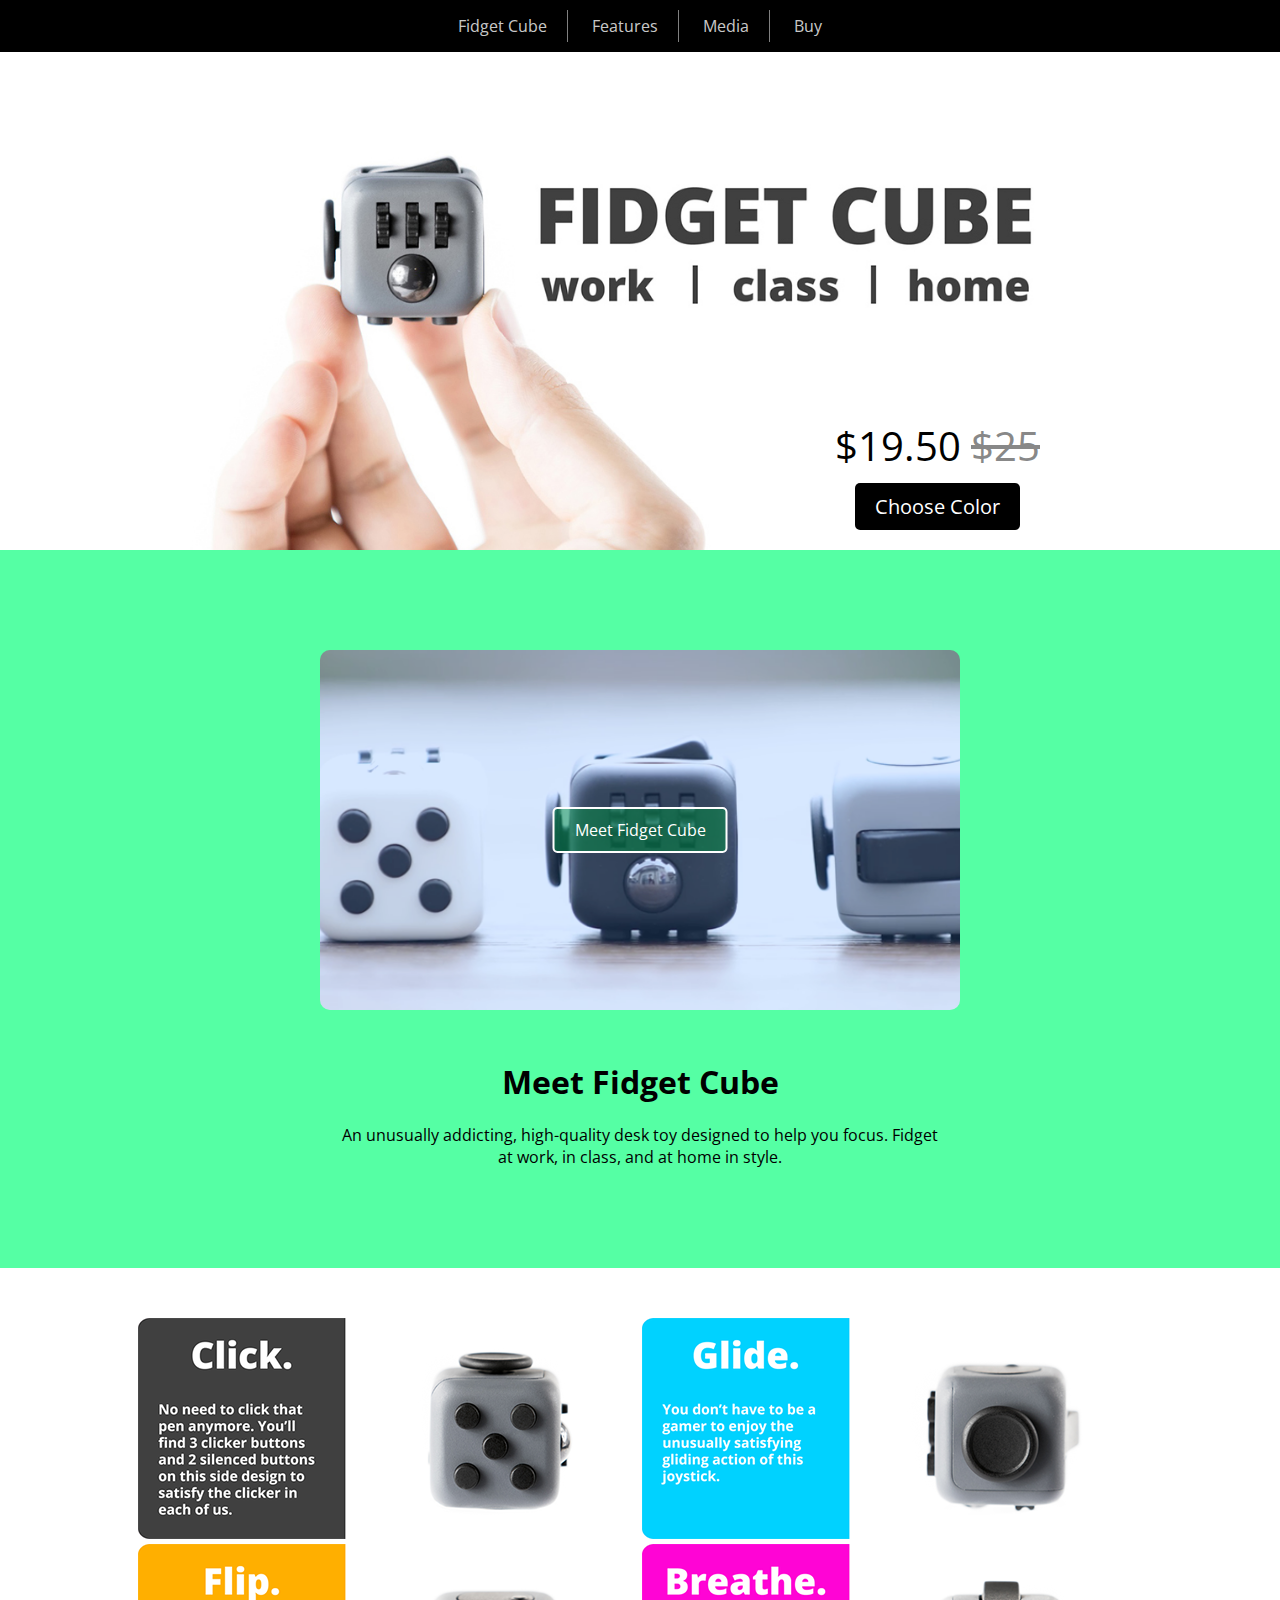
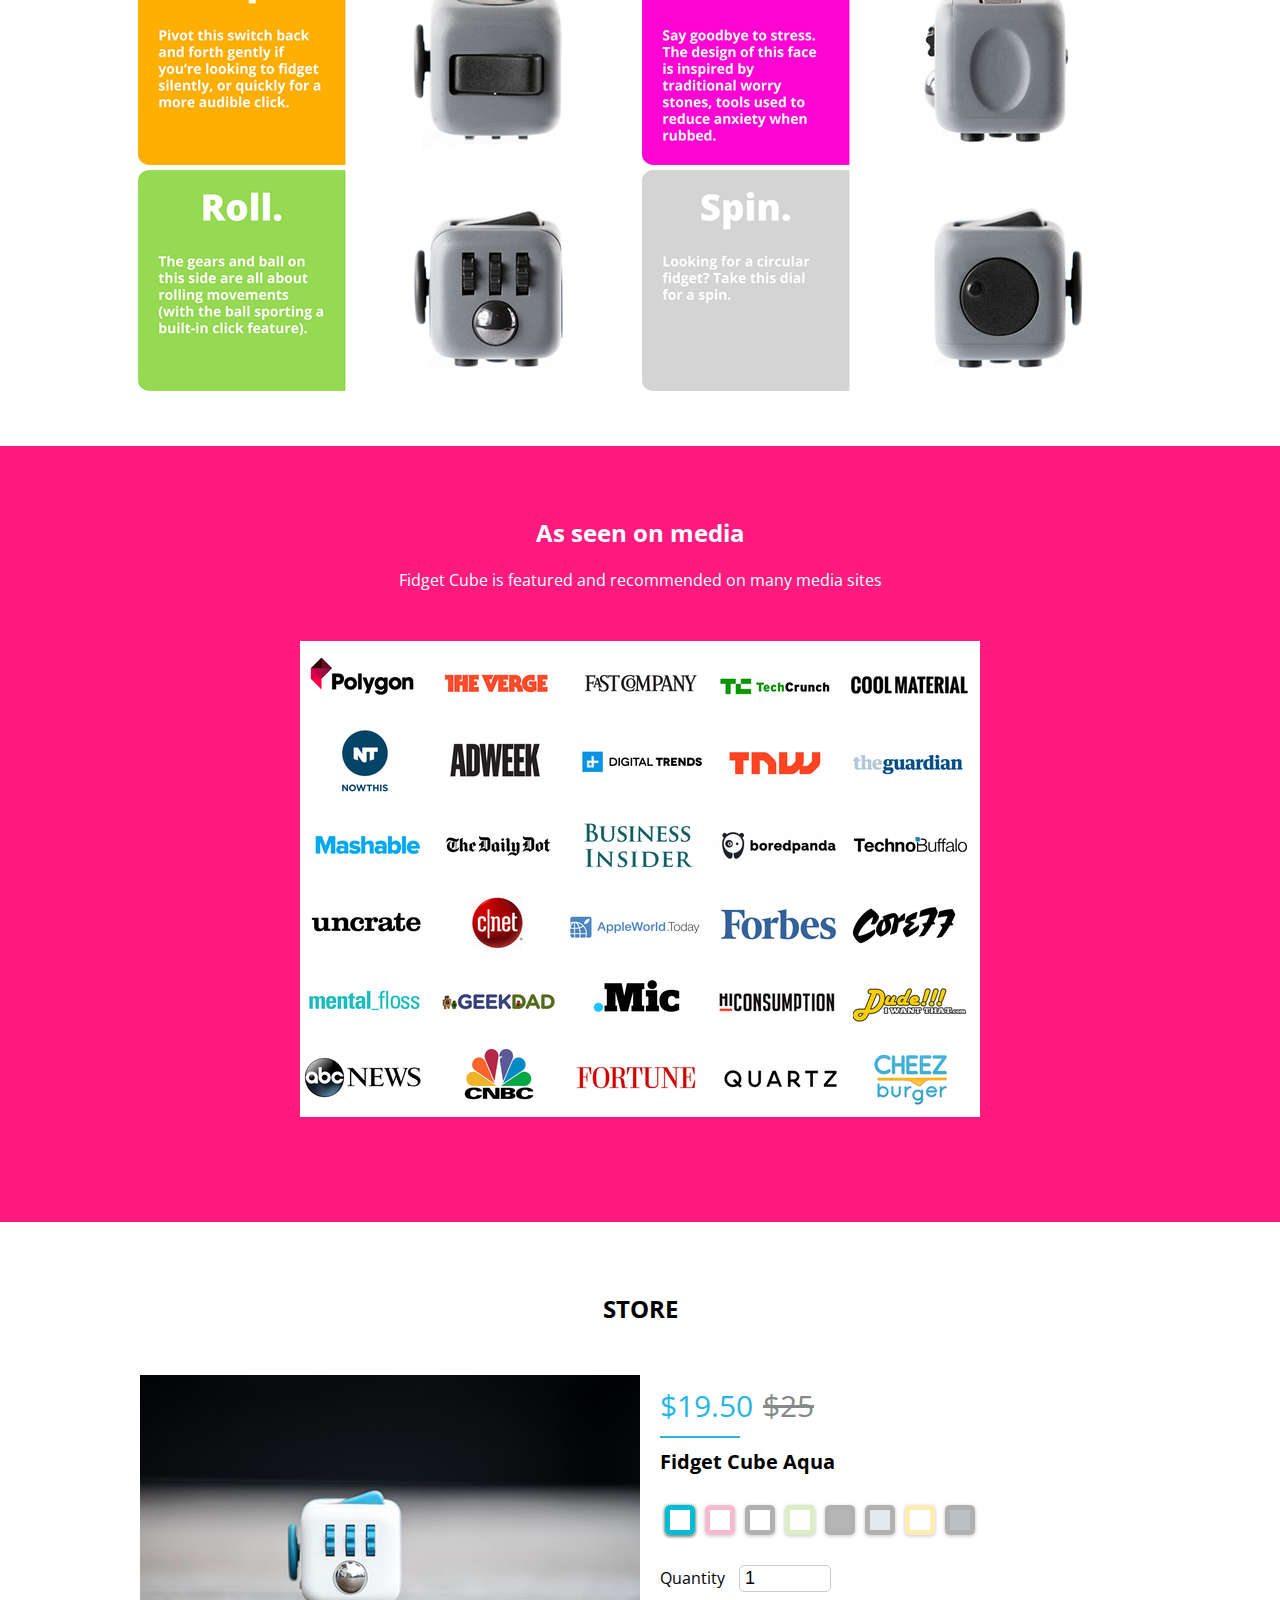
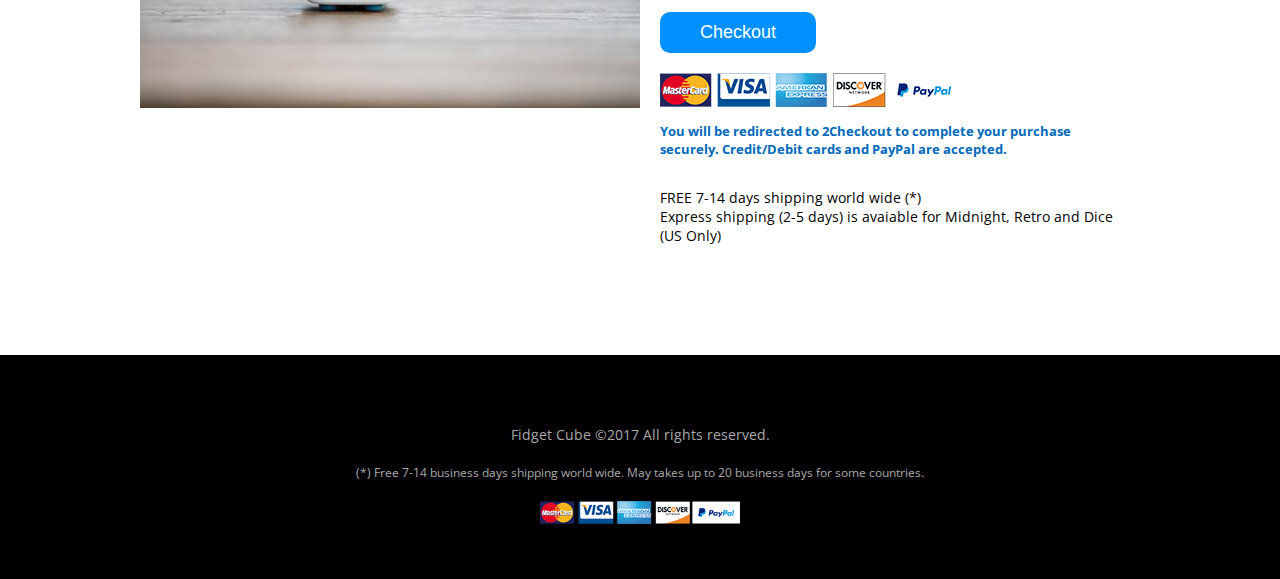
==== public/index.html @ 85c95180 "asd" ====
<!DOCTYPE html>
<html>
  <head>
    <meta charset="utf-8">
    <title>Original Fidget Cube - Anxiety Stress Relief for ADHD & Autism</title>
    <meta name="Description" content="Buy the original Fidget Cube at the best price. Fidget Cube is a vinyl desk toy that helps you relieve stress and anxiety. It is also a perfect toy for ADHD & Autism." />

    <meta name="viewport" content="width=device-width, initial-scale=0.7">
    <meta name="google-site-verification" content="Afb41M43IRXUX9mQFIsNdvB9WzcuAmVh0zgU4jRuT7Y" />
    <meta property="og:image" content="https://fidgetcube.us/product/0.jpg" />

    <!-- Facebook Pixel Code -->
    <script>
    !function(f,b,e,v,n,t,s){if(f.fbq)return;n=f.fbq=function(){n.callMethod?
    n.callMethod.apply(n,arguments):n.queue.push(arguments)};if(!f._fbq)f._fbq=n;
    n.push=n;n.loaded=!0;n.version='2.0';n.queue=[];t=b.createElement(e);t.async=!0;
    t.src=v;s=b.getElementsByTagName(e)[0];s.parentNode.insertBefore(t,s)}(window,
    document,'script','https://connect.facebook.net/en_US/fbevents.js');
    fbq('init', '760691287369155');
    fbq('track', 'PageView');
    </script>

    <link href="https://fonts.googleapis.com/css?family=Open+Sans" rel="stylesheet">
    <link rel="stylesheet" href="style.css">

  </head>
  <body>

    <div class="header">
      <ul>
        <li class="nav-0">Fidget Cube</li>
        <li class="nav-1">Features</li>
        <li class="nav-2">Media</li>
        <li class="nav-3">Buy</li>
      </ul>
    </div>

    <div class="intro">

      <img src="landscape.jpg" class="cover" alt="" />
      <div class="action">
        <div class="price">
          <span class="sale">$19.50</span><span class="old-price">$25</span>
        </div>
        <div class="action-button">
          Choose Color
        </div>
      </div>
    </div>

    <div class="video">
      <div class="video-frame">
        <div class="video-action">
          Meet Fidget Cube
        </div>
      </div>
      <div class="description">
        <h1>Meet Fidget Cube</h1>
        <p>
          An unusually addicting, high-quality desk toy designed to help you focus. Fidget at work, in class, and at home in style.
        </p>
      </div>
    </div>

    <div class="features">
      <img src="f0.png" alt="" />
      <img src="f1.png" alt="" />
      <img src="f2.png" alt="" />
      <img src="f3.png" alt="" />
      <img src="f4.png" alt="" />
      <img src="f5.png" alt="" />
    </div>

    <div class="media">
      <h2>As seen on media</h2>
      <p>
        Fidget Cube is featured and recommended on many media sites
      </p>
      <img src="2.png" alt="" />
    </div>

    <div class="shop">
      <h2>STORE</h2>

      <div class="container">

        <img class="preview" src="product/0.jpg" />
        <div class="options">
          <div class="price">
            <span class="sale">$19.50</span><span class="old-price">$25</span>
          </div>
          <div class="hr"></div>
          <div class="title">
            Fidget Cube Aqua
          </div>
          <div class="color">
            <span class="color-0 active"></span>
            <span class="color-1"></span>
            <span class="color-2"></span>
            <span class="color-3"></span>
            <span class="color-4"></span>
            <span class="color-5"></span>
            <span class="color-6"></span>
            <span class="color-7"></span>
          </div>

          Quantity <input type="text" class="quantity" value="1">

          <div class="forms">

            <div class="form form-0 active" pname="Fidget Cube Aqua">
              <!-- <form action="https://www.paypal.com/cgi-bin/webscr" method="post" target="_top">
              <input type="hidden" name="cmd" value="_s-xclick">
              <input type="hidden" name="hosted_button_id" value="QT84RC4YSRZUL">
              <input type="image" src="https://www.paypalobjects.com/en_US/i/btn/btn_buynowCC_LG.gif" border="0" name="submit" alt="PayPal - The safer, easier way to pay online!">
              <img alt="" border="0" src="https://www.paypalobjects.com/en_US/i/scr/pixel.gif" width="1" height="1">
              </form> -->
              <form action='https://www.2checkout.com/checkout/purchase' method='post'>
                <input type='hidden' name='sid' value='203173751' />
                <input type='hidden' name='mode' value='2CO' />
                <input type='hidden' name='li_0_type' value='product' />
                <input type='hidden' name='li_0_name' value='Fidget Cube Aqua' />
                <input type='hidden' name='li_0_quantity' value='1' />
                <input type='hidden' name='li_0_price' value='19.50' />
                <input type='hidden' name='li_0_tangible' value='Y' />
                <input name='submit' type='submit' class="checkout" value='Checkout' />
              </form>
            </div>

            <div class="form form-1" pname="Fidget Cube Berry">
              <!-- <form action="https://www.paypal.com/cgi-bin/webscr" method="post" target="_top">
              <input type="hidden" name="cmd" value="_s-xclick">
              <input type="hidden" name="hosted_button_id" value="CSGYDRMC3K7RS">
              <input type="image" src="https://www.paypalobjects.com/en_US/i/btn/btn_buynowCC_LG.gif" border="0" name="submit" alt="PayPal - The safer, easier way to pay online!">
              <img alt="" border="0" src="https://www.paypalobjects.com/en_US/i/scr/pixel.gif" width="1" height="1">
              </form> -->
              <form action='https://www.2checkout.com/checkout/purchase' method='post'>
                <input type='hidden' name='sid' value='203173751' />
                <input type='hidden' name='mode' value='2CO' />
                <input type='hidden' name='li_0_type' value='product' />
                <input type='hidden' name='li_0_name' value='Fidget Cube Berry' />
                <input type='hidden' name='li_0_quantity' value='1' />
                <input type='hidden' name='li_0_price' value='19.50' />
                <input type='hidden' name='li_0_tangible' value='Y' />
                <input name='submit' type='submit' class="checkout" value='Checkout' />
              </form>
            </div>

            <div class="form form-2" pname="Fidget Cube Dice">
              <!-- <form action="https://www.paypal.com/cgi-bin/webscr" method="post" target="_top">
              <input type="hidden" name="cmd" value="_s-xclick">
              <input type="hidden" name="hosted_button_id" value="JKGLJZV87U3JA">
              <table>
              <tr><td><input type="hidden" name="on0" value="Select with shipping options">Select with shipping options</td></tr><tr><td><select name="os0">
              	<option value="Standard Free Shipping">Standard Free Shipping $22.00 USD</option>
              	<option value="USPS Priority Mail - (2 to 5 business days)">USPS Priority Mail - (2 to 5 business days) $40.00 USD</option>
              	<option value="USPS Priority Mail Express - (1 to 2 business days)">USPS Priority Mail Express - (1 to 2 business days) $90.00 USD</option>
              </select> </td></tr>
              </table>
              <input type="hidden" name="currency_code" value="USD">
              <input type="image" src="https://www.paypalobjects.com/en_US/i/btn/btn_buynowCC_LG.gif" border="0" name="submit" alt="PayPal - The safer, easier way to pay online!">
              <img alt="" border="0" src="https://www.paypalobjects.com/en_US/i/scr/pixel.gif" width="1" height="1">
              </form> -->
              <select class="shipping">
                <option value="0">Standard Free Shipping</option>
                <option value="1">USPS Priority Mail - (2 to 5 business days) $14.00 USD</option>
                <option value="2">USPS Priority Mail Express - (1 to 2 business days) $64.00 USD</option>
              </select>
              <form action='https://www.2checkout.com/checkout/purchase' method='post'>
                <input type='hidden' name='sid' value='203173751' />
                <input type='hidden' name='mode' value='2CO' />
                <input type='hidden' name='li_0_type' value='product' />
                <input type='hidden' name='li_0_name' value='Fidget Cube Dice' />
                <input type='hidden' name='li_0_quantity' value='1' />
                <input type='hidden' name='li_0_price' value='19.50' />
                <input type='hidden' name='li_0_tangible' value='Y' />
                <input type='hidden' name='li_1_type' value='shipping' />
                <input type='hidden' name='li_1_name' value='Standard Free Shipping' />
                <input type='hidden' name='li_1_price' value='0.00' />
                <input name='submit' type='submit' class="checkout" value='Checkout' />
              </form>
            </div>

            <div class="form form-3" pname="Fidget Cube Fresh">
              <!-- <form action="https://www.paypal.com/cgi-bin/webscr" method="post" target="_top">
              <input type="hidden" name="cmd" value="_s-xclick">
              <input type="hidden" name="hosted_button_id" value="8QBXRQGGSNPU4">
              <input type="image" src="https://www.paypalobjects.com/en_US/i/btn/btn_buynowCC_LG.gif" border="0" name="submit" alt="PayPal - The safer, easier way to pay online!">
              <img alt="" border="0" src="https://www.paypalobjects.com/en_US/i/scr/pixel.gif" width="1" height="1">
              </form> -->
              <form action='https://www.2checkout.com/checkout/purchase' method='post'>
                <input type='hidden' name='sid' value='203173751' />
                <input type='hidden' name='mode' value='2CO' />
                <input type='hidden' name='li_0_type' value='product' />
                <input type='hidden' name='li_0_name' value='Fidget Cube Fresh' />
                <input type='hidden' name='li_0_quantity' value='1' />
                <input type='hidden' name='li_0_price' value='19.50' />
                <input type='hidden' name='li_0_tangible' value='Y' />
                <input name='submit' type='submit' class="checkout" value='Checkout' />
              </form>
            </div>

            <div class="form form-4" pname="Fidget Cube Midnight">
              <!-- <form action="https://www.paypal.com/cgi-bin/webscr" method="post" target="_top">
              <input type="hidden" name="cmd" value="_s-xclick">
              <input type="hidden" name="hosted_button_id" value="Z2L2AC228SHVW">
              <table>
              <tr><td><input type="hidden" name="on0" value="Select with shipping options">Select with shipping options</td></tr><tr><td><select name="os0">
              	<option value="Standard Free Shipping">Standard Free Shipping $22.00 USD</option>
              	<option value="USPS Priority Mail - (2 to 5 business days)">USPS Priority Mail - (2 to 5 business days) $40.00 USD</option>
              	<option value="USPS Priority Mail Express - (1 to 2 business days)">USPS Priority Mail Express - (1 to 2 business days) $90.00 USD</option>
              </select> </td></tr>
              </table>
              <input type="hidden" name="currency_code" value="USD">
              <input type="image" src="https://www.paypalobjects.com/en_US/i/btn/btn_buynowCC_LG.gif" border="0" name="submit" alt="PayPal - The safer, easier way to pay online!">
              <img alt="" border="0" src="https://www.paypalobjects.com/en_US/i/scr/pixel.gif" width="1" height="1">
              </form> -->
              <select class="shipping">
                <option value="0">Standard Free Shipping</option>
                <option value="1">USPS Priority Mail - (2 to 5 business days) $14.00 USD</option>
                <option value="2">USPS Priority Mail Express - (1 to 2 business days) $64.00 USD</option>
              </select>
              <form action='https://www.2checkout.com/checkout/purchase' method='post'>
                <input type='hidden' name='sid' value='203173751' />
                <input type='hidden' name='mode' value='2CO' />
                <input type='hidden' name='li_0_type' value='product' />
                <input type='hidden' name='li_0_name' value='Fidget Cube Midnight' />
                <input type='hidden' name='li_0_quantity' value='1' />
                <input type='hidden' name='li_0_price' value='19.50' />
                <input type='hidden' name='li_0_tangible' value='Y' />
                <input type='hidden' name='li_1_type' value='shipping' />
                <input type='hidden' name='li_1_name' value='Standard Free Shipping' />
                <input type='hidden' name='li_1_price' value='0.00' />
                <input name='submit' type='submit' class="checkout" value='Checkout' />
              </form>
            </div>

            <div class="form form-5" pname="Fidget Cube Retro">
              <!-- <form action="https://www.paypal.com/cgi-bin/webscr" method="post" target="_top">
              <input type="hidden" name="cmd" value="_s-xclick">
              <input type="hidden" name="hosted_button_id" value="PWG5JS25SM55L">
              <table>
                <tr><td><input type="hidden" name="on0" value="Select with shipping options">Select with shipping options</td></tr><tr><td><select name="os0">
                	<option value="Standard Free Shipping">Standard Free Shipping $22.00 USD</option>
                	<option value="USPS Priority Mail - (2 to 5 business days)">USPS Priority Mail - (2 to 5 business days) $40.00 USD</option>
                	<option value="USPS Priority Mail Express - (1 to 2 business days)">USPS Priority Mail Express - (1 to 2 business days) $90.00 USD</option>
                </select> </td></tr>
              </table>
              <input type="hidden" name="currency_code" value="USD">
              <input type="image" src="https://www.paypalobjects.com/en_US/i/btn/btn_buynowCC_LG.gif" border="0" name="submit" alt="PayPal - The safer, easier way to pay online!">
              <img alt="" border="0" src="https://www.paypalobjects.com/en_US/i/scr/pixel.gif" width="1" height="1">
              </form> -->
              <select class="shipping">
                <option value="0">Standard Free Shipping</option>
                <option value="1">USPS Priority Mail - (2 to 5 business days) $14.00 USD</option>
                <option value="2">USPS Priority Mail Express - (1 to 2 business days) $64.00 USD</option>
              </select>
              <form action='https://www.2checkout.com/checkout/purchase' method='post'>
                <input type='hidden' name='sid' value='203173751' />
                <input type='hidden' name='mode' value='2CO' />
                <input type='hidden' name='li_0_type' value='product' />
                <input type='hidden' name='li_0_name' value='Fidget Cube Retro' />
                <input type='hidden' name='li_0_quantity' value='1' />
                <input type='hidden' name='li_0_price' value='19.50' />
                <input type='hidden' name='li_0_tangible' value='Y' />
                <input type='hidden' name='li_1_type' value='shipping' />
                <input type='hidden' name='li_1_name' value='Standard Free Shipping' />
                <input type='hidden' name='li_1_price' value='0.00' />
                <input name='submit' type='submit' class="checkout" value='Checkout' />
              </form>
            </div>

            <div class="form form-6" pname="Fidget Cube Sunset">
              <!-- <form action="https://www.paypal.com/cgi-bin/webscr" method="post" target="_top">
              <input type="hidden" name="cmd" value="_s-xclick">
              <input type="hidden" name="hosted_button_id" value="KQB5CYHWFKY7N">
              <input type="image" src="https://www.paypalobjects.com/en_US/i/btn/btn_buynowCC_LG.gif" border="0" name="submit" alt="PayPal - The safer, easier way to pay online!">
              <img alt="" border="0" src="https://www.paypalobjects.com/en_US/i/scr/pixel.gif" width="1" height="1">
              </form> -->
              <form action='https://www.2checkout.com/checkout/purchase' method='post'>
                <input type='hidden' name='sid' value='203173751' />
                <input type='hidden' name='mode' value='2CO' />
                <input type='hidden' name='li_0_type' value='product' />
                <input type='hidden' name='li_0_name' value='Fidget Cube Sunset' />
                <input type='hidden' name='li_0_quantity' value='1' />
                <input type='hidden' name='li_0_price' value='19.50' />
                <input type='hidden' name='li_0_tangible' value='Y' />
                <input name='submit' type='submit' class="checkout" value='Checkout' />
              </form>
            </div>

            <div class="form form-7" pname="Fidget Cube Graphite">
              <!-- <form action="https://www.paypal.com/cgi-bin/webscr" method="post" target="_top">
              <input type="hidden" name="cmd" value="_s-xclick">
              <input type="hidden" name="hosted_button_id" value="3F87S87ZCEA5J">
              <input type="image" src="https://www.paypalobjects.com/en_US/i/btn/btn_buynowCC_LG.gif" border="0" name="submit" alt="PayPal - The safer, easier way to pay online!">
              <img alt="" border="0" src="https://www.paypalobjects.com/en_US/i/scr/pixel.gif" width="1" height="1">
              </form> -->
              <form action='https://www.2checkout.com/checkout/purchase' method='post'>
                <input type='hidden' name='sid' value='203173751' />
                <input type='hidden' name='mode' value='2CO' />
                <input type='hidden' name='li_0_type' value='product' />
                <input type='hidden' name='li_0_name' value='Fidget Cube Graphite' />
                <input type='hidden' name='li_0_quantity' value='1' />
                <input type='hidden' name='li_0_price' value='19.50' />
                <input type='hidden' name='li_0_tangible' value='Y' />
                <input name='submit' type='submit' class="checkout" value='Checkout' />
              </form>
            </div>

          </div>
          <img style="width:300px;float: none;margin-bottom: 20px;" src="paypal.png" alt="" /><br>
          <div class="redirect">
            You will be redirected to 2Checkout to complete your purchase securely. Credit/Debit cards and PayPal are accepted.
          </div>

          <div class="shipping">
            FREE 7-14 days shipping world wide (*)<br>
            Express shipping (2-5 days) is avaiable for Midnight, Retro and Dice (US Only)
          </div>

        </div>

      </div>

    </div>

    <div class="footer">
      <div class="container">
        <center>
          <div class="copy">Fidget Cube &copy;2017 All rights reserved.</div>
          <div class="note">
            (*) Free 7-14 business days shipping world wide. May takes up to 20 business days for some countries.
          </div>
          <img width="200" src="paypal.png" alt="" />
          <!-- <div class="note">
            <br><br>
            552 Me Linh, Vinh Yen, Vinh Phuc 280000
          </div> -->
        </center>
      </div>
    </div>

    <script type="text/javascript" src="jquery-3.1.1.min.js"></script>
    <script type="text/javascript" src="script.js"></script>
  </body>
</html>
---- public/style.css ----
@font-face {
  font-family: 'Open Sans';
  font-style: normal;
  font-weight: normal;
  src: url(Open_Sans/OpenSans-Regular.ttf) format('tff');
}

@font-face {
  font-family: 'Open Sans';
  font-style: normal;
  font-weight: bold;
  src: url(Open_Sans/OpenSans-Bold.ttf) format('tff');
}

body {
  font-family: "Open Sans";
  margin: 0;
  padding: 0;
  background: #fff;
  padding-top: 50px;
  font-size: 16px;
}

.header {
  background: #000;
  position: fixed;
  top: 0;
  left: 0;
  width: 100%;
  color: #fff;
  z-index: 1000;
}

ul, li {
  padding: 0;
  margin: 0;
  list-style-type: none;
}

.header ul {
  text-align: center;
}

.header li {
  display: inline-block;
  padding: 5px 20px;
  margin: 10px 0;
  cursor: pointer;
  color: rgba(255,255,255,.8);
}

.header li:not(:hover) {
  transition: 0.8s;
}

.header li:hover {
  color: rgba(255,255,255,1);
}

.header li:not(:last-of-type) {
  border-right: 1px solid rgba(255,255,255,.5);
}

.intro {
  text-align: center;
  position: relative;
  width: 1000px;
  margin: 0 auto;
  max-width: 100%;
}

.cover {
  max-width: 100%;
  max-height: 500px;
}

.old-price {
  text-decoration: line-through;
  margin-left: 10px;
  color: #888;
}

.action .price {
  font-size: 40px;
}

.action-button {
  background: #000;
  color: #fff;
  padding: 10px 20px;
  font-size: 20px;
  display: inline-block;
  cursor: pointer;
  border-radius: 5px;
  margin-top: 10px;
}

.action {
  position: absolute;
  bottom: 5%;
  right: 10%;
}

.video {
  background: #55ffa4;
  /*color: #414fc7;*/
  margin-top: -5px;
  padding-top: 5px;
  padding: 100px 10px;
}

.video-frame {
  width: 640px;
  height: 360px;
  max-width: 100%;
  margin: 20px 0;
  margin: 0 auto;
  background: #000;
  border-radius: 10px;
  position: relative;
  background: url(video-preview.png) center no-repeat;
  background-size: cover;
  overflow: hidden;
}

.video-frame iframe {
  width: 100%;
  height: 100%;
}

.video-frame:not(.active):after {
  content: "";
  position: absolute;
  width: 100%;
  height: 100%;
  top: 0;
  left: 0;
  background: rgba(55, 140, 255, 0.2);
}

.video-frame.active:after {
  content: "";
  position: absolute;
  width: 100px;
  height: 100px;
  bottom: 0;
  right: 0;
  z-index: 1;
}

.video-action {
  cursor: pointer;
  z-index: 1;
  position: absolute;
  top: 50%;
  left: 50%;
  transform: translate(-50%, -50%);
  padding: 10px 20px;
  color: #fff;
  border-radius: 5px;
  border: 2px solid #fff;
  background: rgba(0, 144, 67, 0.5);
  transition: 0.2s;
}

.video-action:hover {
  background: #fff;
  color: #000;
}

.description {
  text-align: center;
  width: 600px;
  margin: 50px auto 0;
  max-width: 100%;
}

.description p {
  margin: 0;
}

.features {
  text-align: center;
  background: #fff;
  padding: 50px 0;
}

.features img {
  width: 500px;
}

.media {
  background: #ff1a7f;
  color: #fff;
  text-align: center;
  overflow: hidden;
  padding: 50px 20px 100px;
}

.media p {
  width: 600px;
  max-width: 100%;
  margin: 0 auto 50px;
}

.media img {
  max-width: 90%;
}

.shop {
  padding: 50px 10px 100px;
}

.shop h2 {
  text-align: center;
  margin-bottom: 50px;
}

.shop .container {
  width: 1000px;
  max-width: 100%;
  margin: 0 auto;
  overflow: hidden;
}

.shop img {
  width: 500px;
  max-width: 100%;
  float: left;
}

.color {
  overflow: hidden;
  padding: 5px;
  margin: 0;
  margin-bottom: 20px;
}

.color span {
  cursor: pointer;
  float: left;
  width: 20px;
  height: 20px;
  margin: 5px 10px 5px 0;
  display: block;
  border: 5px solid #000;
  box-shadow: 0px 1px 3px 1px #888888;
  opacity: 0.3;
  border-radius: 5px;
}

.color span.active {
  opacity: 1 !important;
}

.color span:hover {
  opacity: 1 !important;
}

.color .color-0 {
  border-color: #00BCD4;
}

.color .color-1 {
  border-color: #E91E63;
}

.color .color-2 {
  border-color: #000;
}

.color .color-3 {
  border-color: #8BC34A;
}

.color .color-4 {
  border-color: #000;
  background-color: #111;
}

.color .color-5 {
  border-color: #000;
  background-color: #a7bac9;
}

.color .color-6 {
  border-color: #FFC107;
}

.color .color-7 {
  border-color: #000;
  background-color: #263238;
}

.shop .options {
  width: 500px;
  max-width: 100%;
  float: left;
  box-sizing: border-box;
  padding: 10px 20px;
}

.shop .title {
  font-size: 20px;
  font-weight: bold;
  margin-bottom: 20px;
}

.shop .price {
  font-size: 30px;
  color: #25b6e6;
}

.forms {
  margin-bottom: 20px;
}

.shipping {
  font-size: 14px;
}

.forms .form:not(.active) {
  display: none;
}

.footer {
  padding: 50px;
  background: #000;
  color: #aaa;
}
.copy {
  font-size: 14px;
  margin: 20px 0;
}
.note {
  font-size: 12px;
  margin-bottom: 20px;
}

.quantity {
  font-size: 18px;
  margin-left: 10px;
  padding: 2px 5px;
  border-radius: 5px;
  border: 1px solid #ccc;
  width: 80px;
}

.checkout {
  font-size: 18px;
  padding: 10px 40px;
  margin-top: 20px;
  background: #0090ff;
  color: #fff;
  border: none;
  border-radius: 10px;
  cursor: pointer;
  transition: 200ms;
  -webkit-transition: 200ms;
}

.checkout:hover {
  background: #0064b1;
}

.redirect {
  margin-bottom: 30px;
  margin-top:-10px;
  font-size: 13px;
  font-weight: bold;
  color: #0069b9;
}

.shipping {
  margin-top: 10px;
}

.shop .hr {
  background-color: #25b6e6;
  width: 80px;
  height: 2px;
  margin: 10px 0;
}
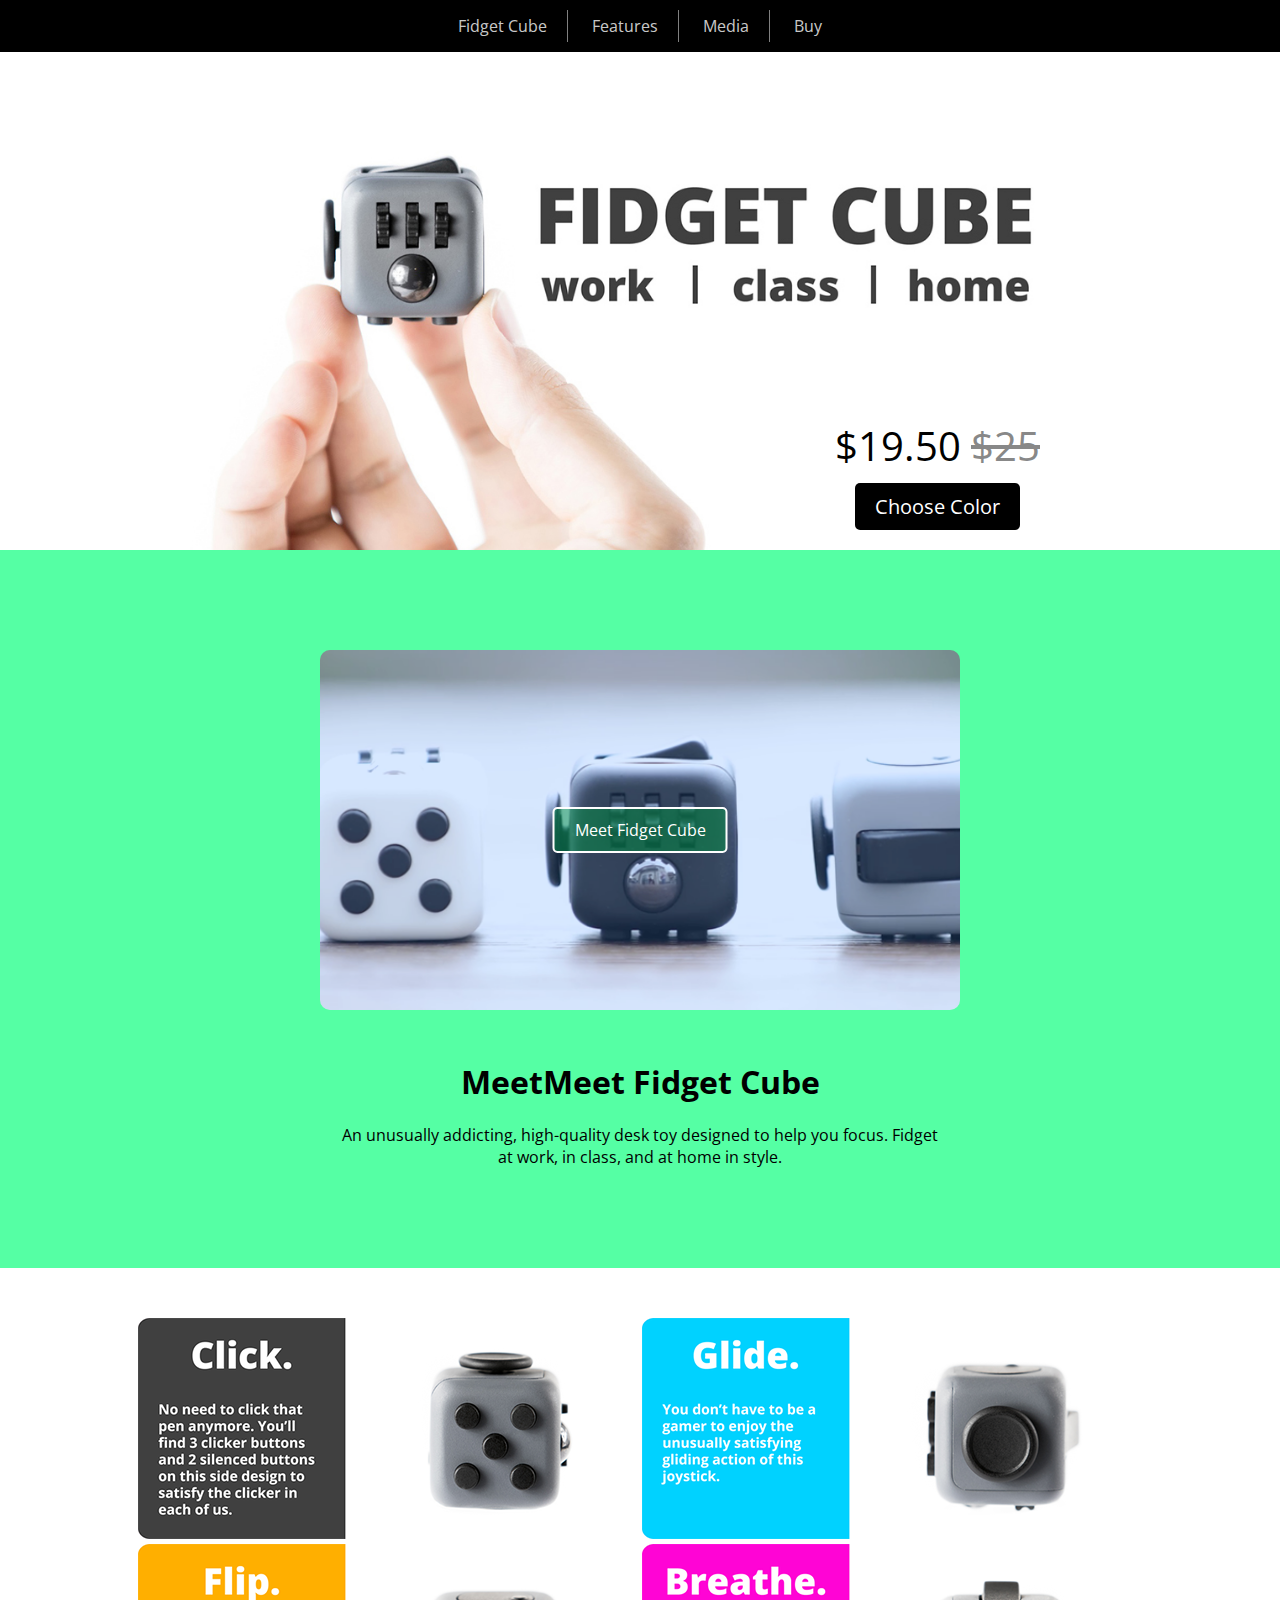
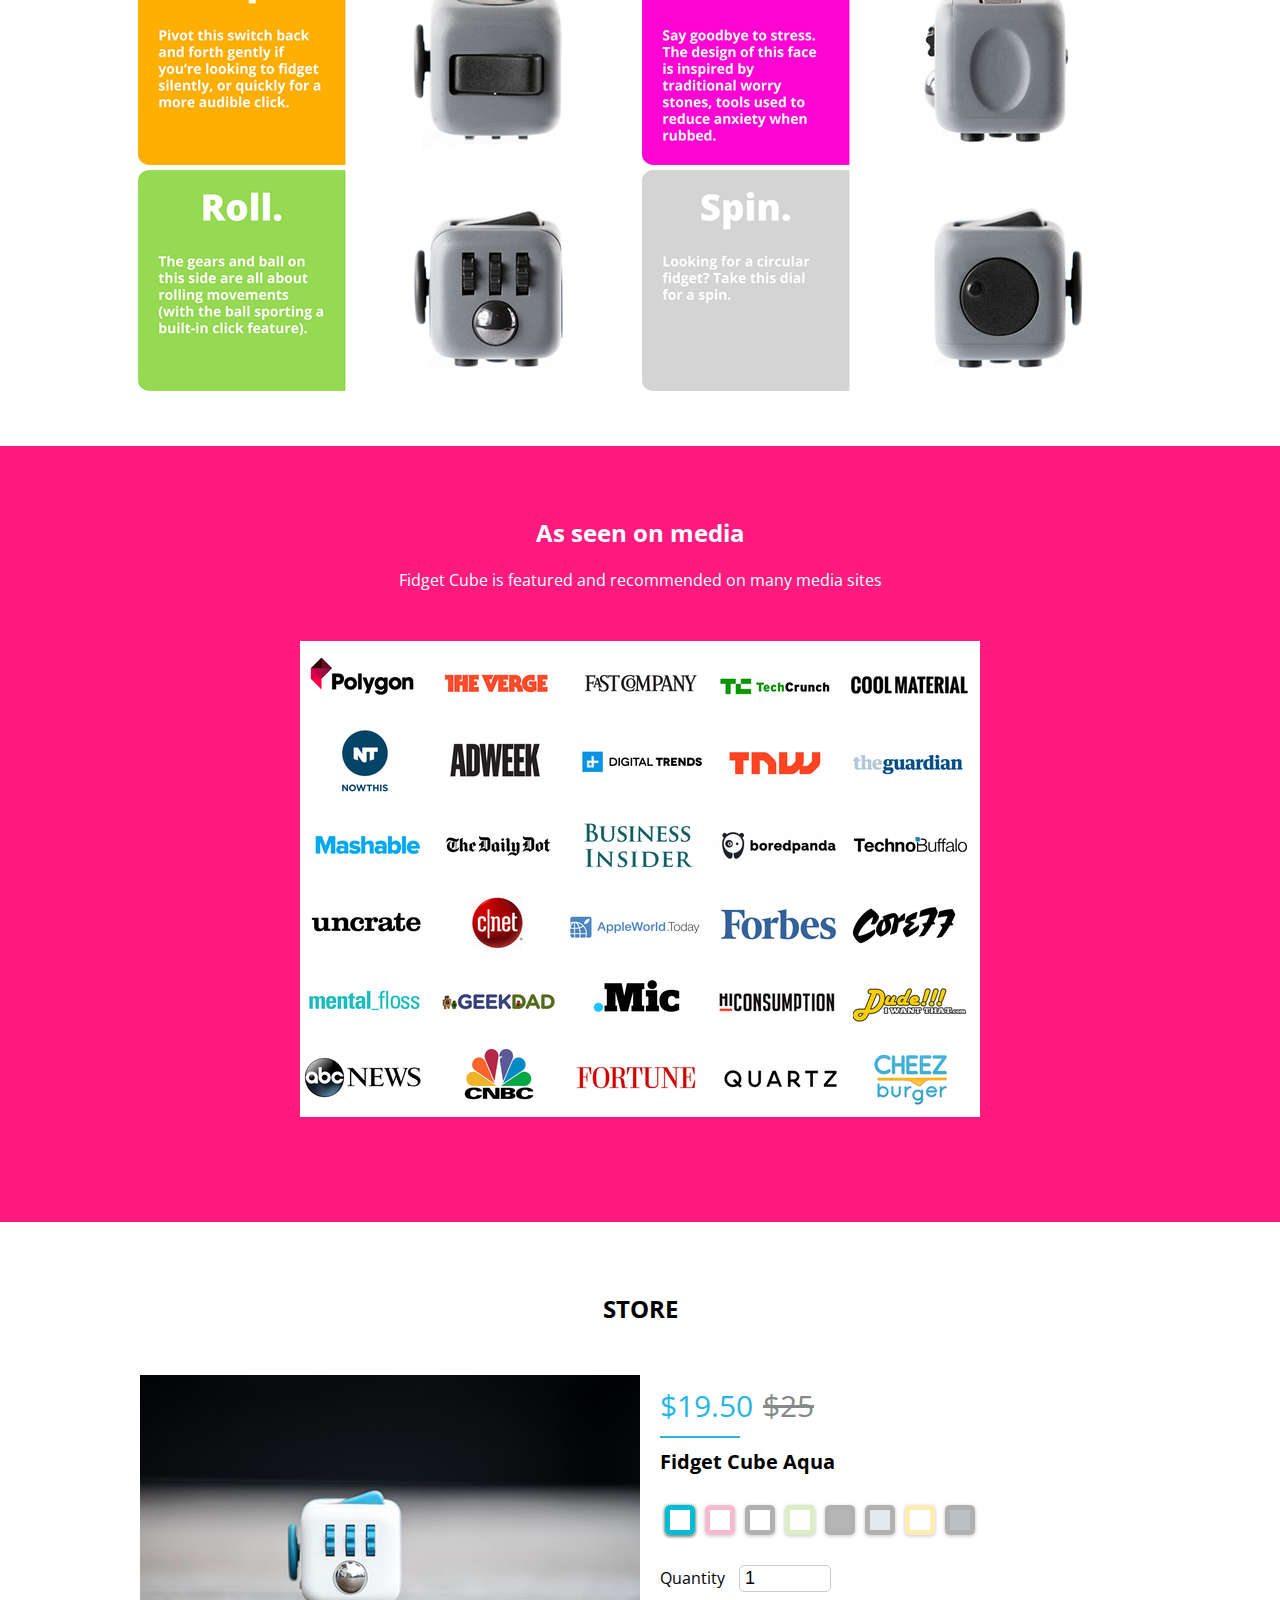
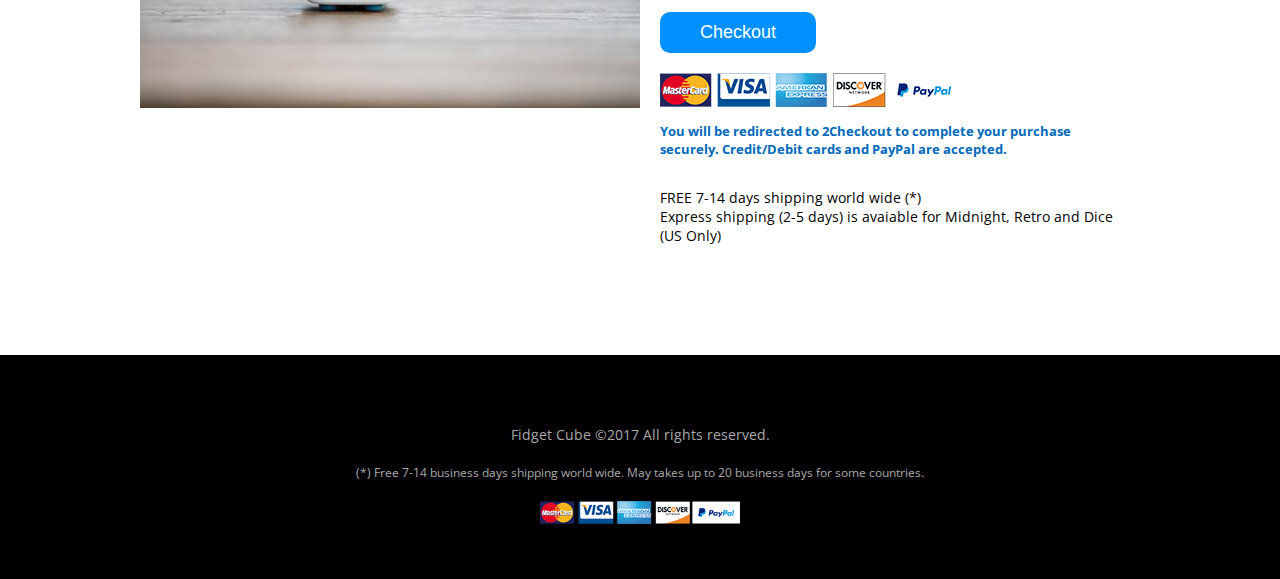
==== commit 8b1b9055: "asd" ====
--- a/public/index.html
+++ b/public/index.html
@@ -1,4 +1,5 @@
 <!DOCTYPE html>
+<!-- Microdata markup added by Google Structured Data Markup Helper. -->
 <html>
   <head>
     <meta charset="utf-8">
@@ -35,9 +36,10 @@
       </ul>
     </div>
 
+    <span itemscope itemtype="http://schema.org/Product">
     <div class="intro">
 
-      <img src="landscape.jpg" class="cover" alt="" />
+      <img itemprop="image" src="landscape.jpg" class="cover" alt="" />
       <div class="action">
         <div class="price">
           <span class="sale">$19.50</span><span class="old-price">$25</span>
@@ -51,12 +53,12 @@
     <div class="video">
       <div class="video-frame">
         <div class="video-action">
-          Meet Fidget Cube
+          Meet <span itemprop="name">Fidget Cube</span>
         </div>
       </div>
       <div class="description">
-        <h1>Meet Fidget Cube</h1>
-        <p>
+        <h1 itemprop="brand" itemscope itemtype="http://schema.org/Brand">Meet<span itemprop="name">Meet Fidget Cube</span></h1>
+        <p itemprop="description">
           An unusually addicting, high-quality desk toy designed to help you focus. Fidget at work, in class, and at home in style.
         </p>
       </div>
@@ -324,6 +326,7 @@
       </div>
 
     </div>
+    </span>
 
     <div class="footer">
       <div class="container">
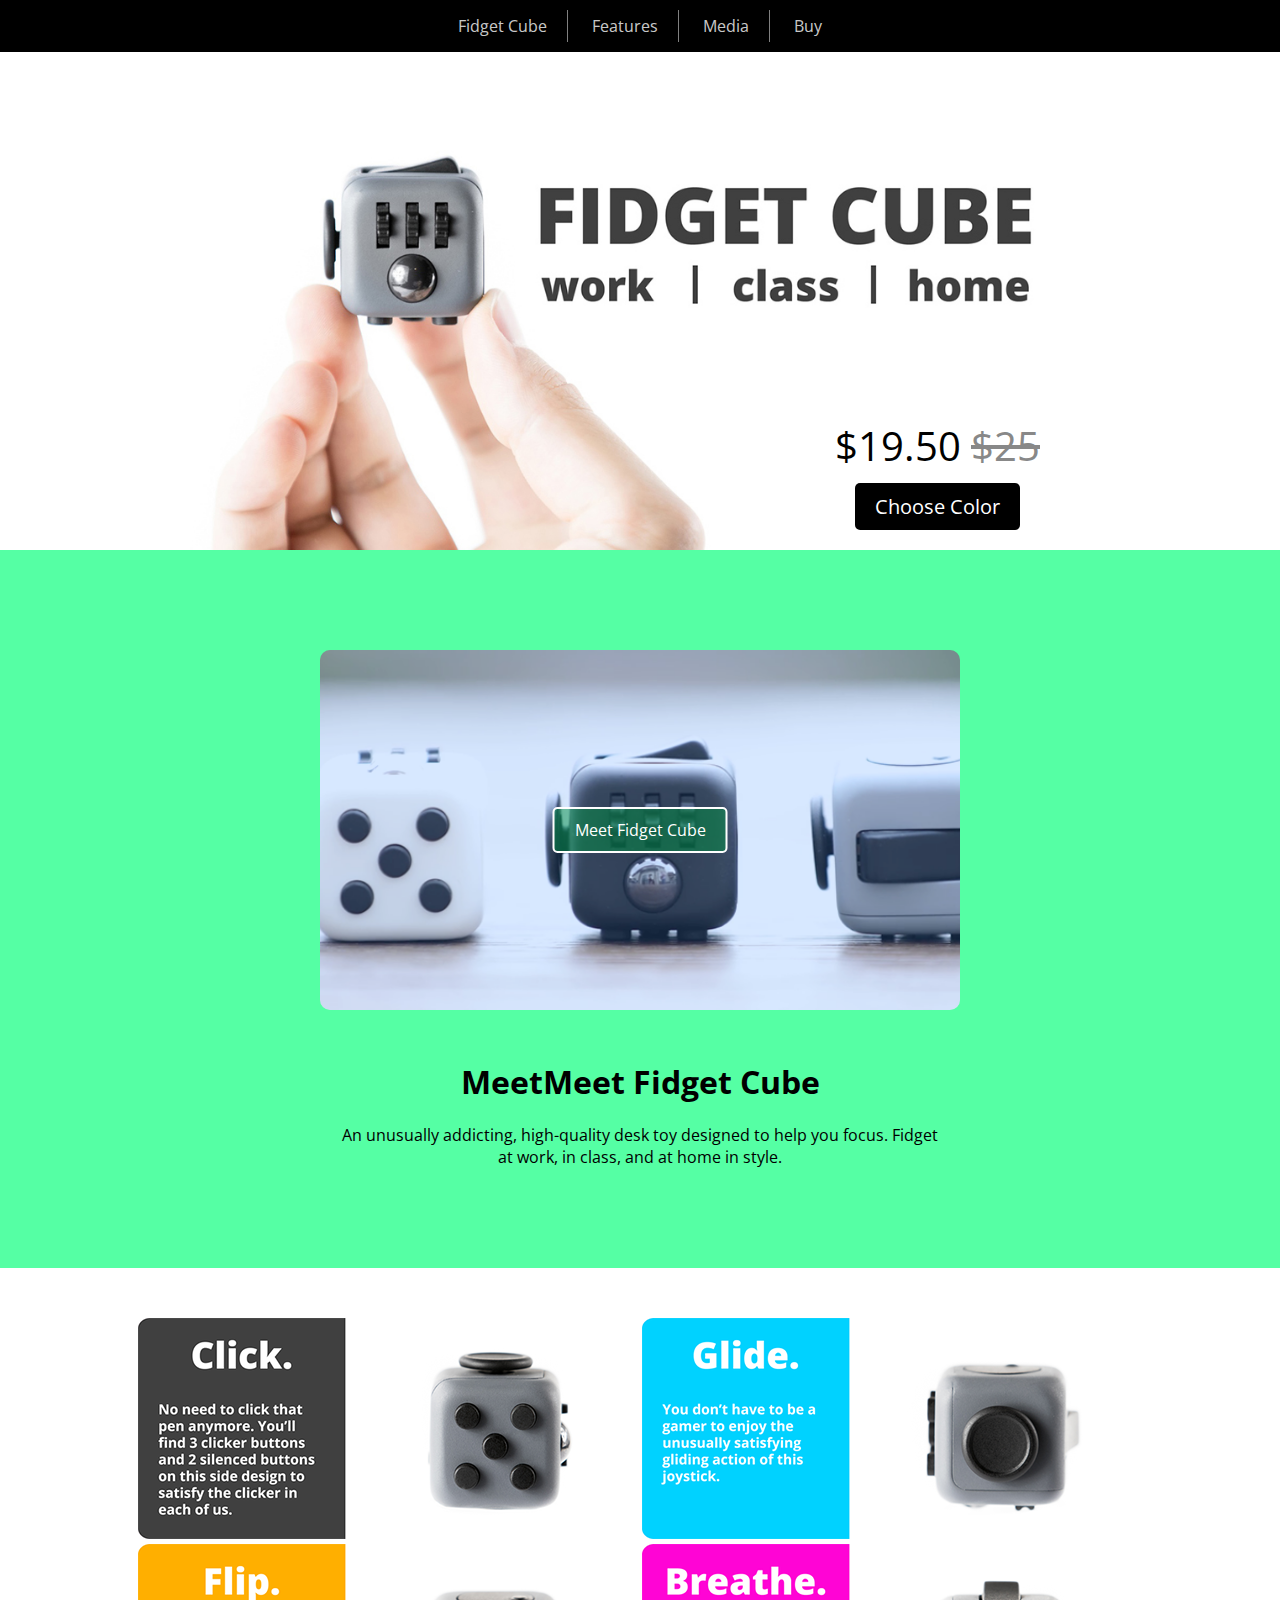
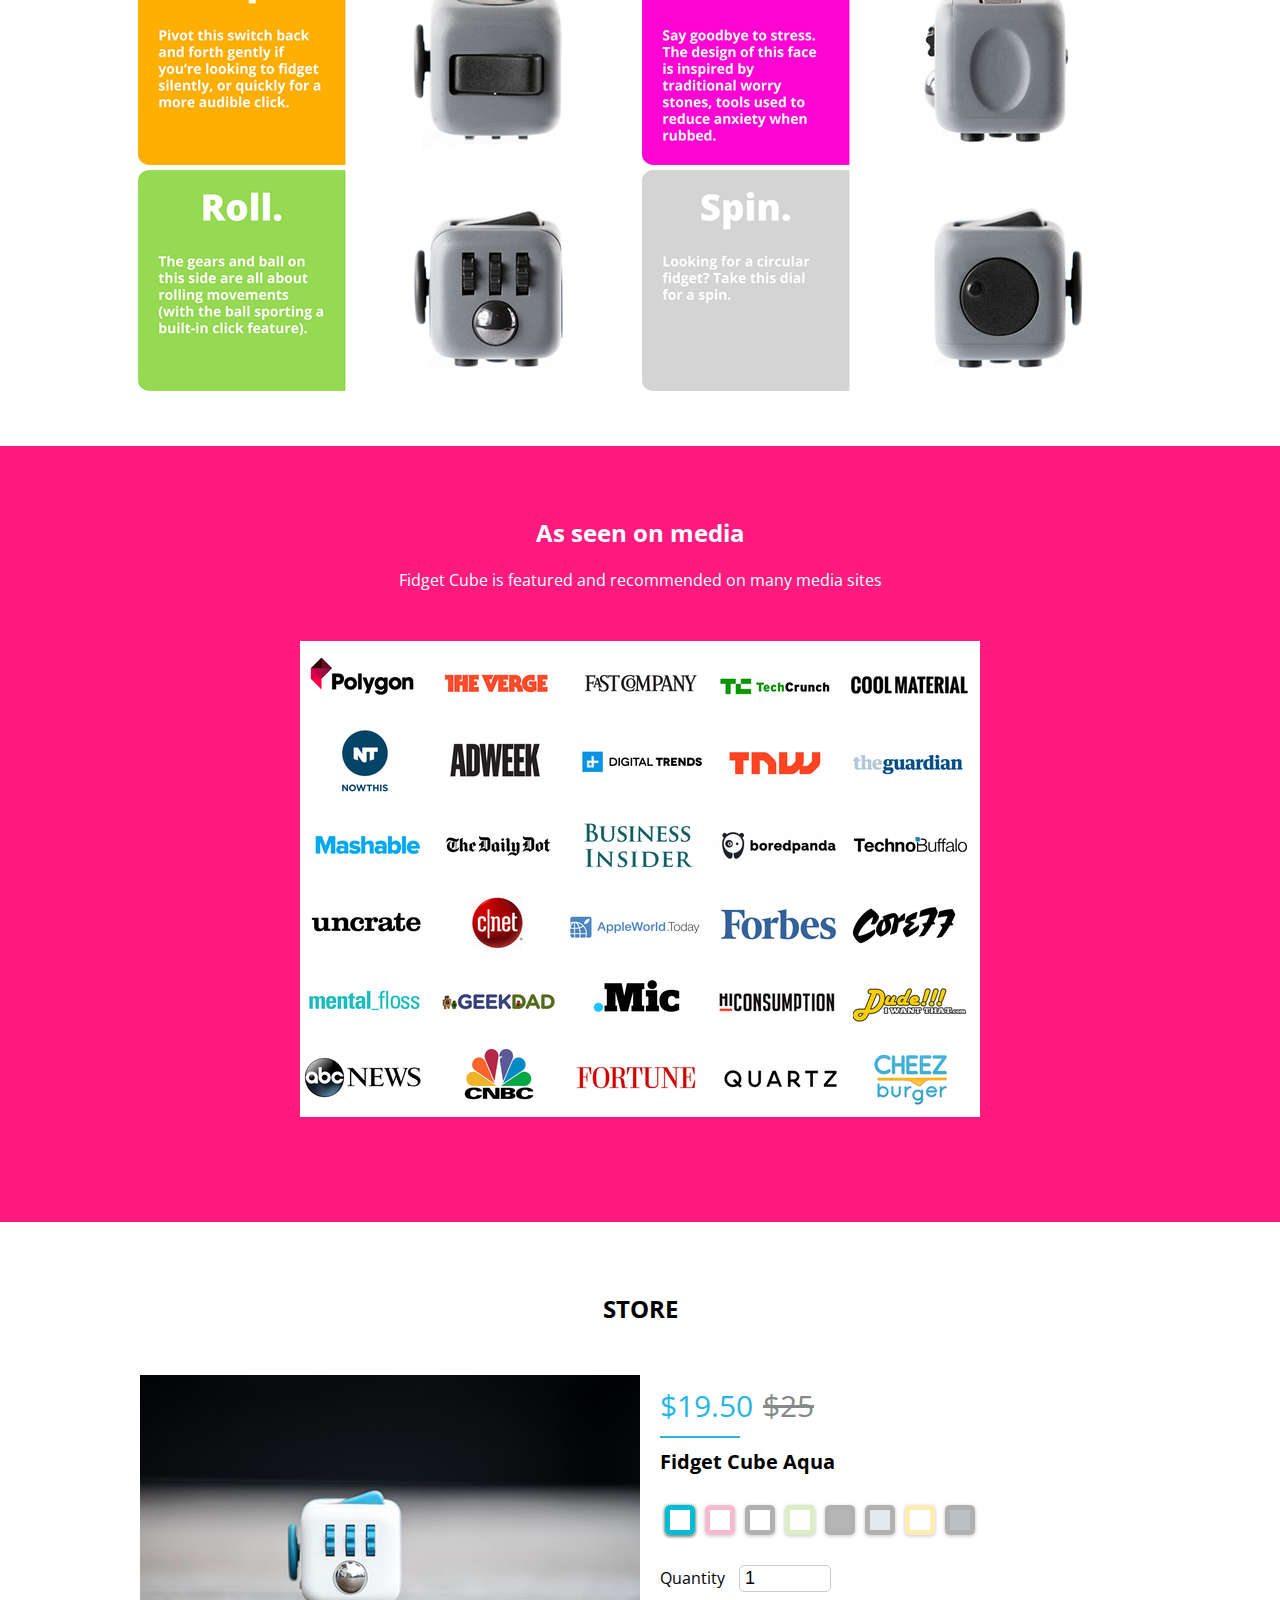
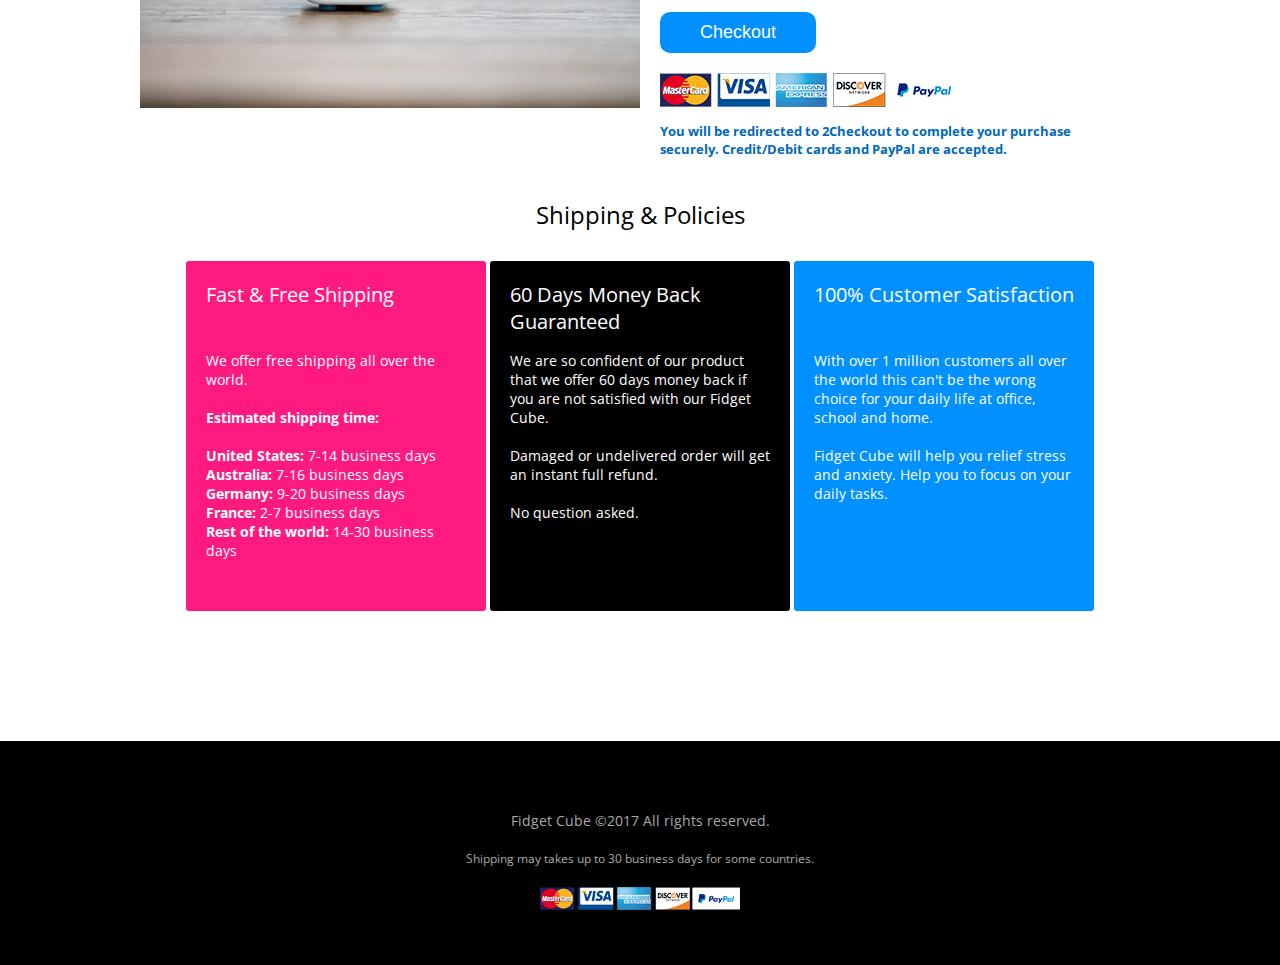
==== commit da0d842b: "asd" ====
--- a/public/index.html
+++ b/public/index.html
@@ -163,11 +163,6 @@
               <input type="image" src="https://www.paypalobjects.com/en_US/i/btn/btn_buynowCC_LG.gif" border="0" name="submit" alt="PayPal - The safer, easier way to pay online!">
               <img alt="" border="0" src="https://www.paypalobjects.com/en_US/i/scr/pixel.gif" width="1" height="1">
               </form> -->
-              <select class="shipping">
-                <option value="0">Standard Free Shipping</option>
-                <option value="1">USPS Priority Mail - (2 to 5 business days) $14.00 USD</option>
-                <option value="2">USPS Priority Mail Express - (1 to 2 business days) $64.00 USD</option>
-              </select>
               <form action='https://www.2checkout.com/checkout/purchase' method='post'>
                 <input type='hidden' name='sid' value='203173751' />
                 <input type='hidden' name='mode' value='2CO' />
@@ -176,9 +171,6 @@
                 <input type='hidden' name='li_0_quantity' value='1' />
                 <input type='hidden' name='li_0_price' value='19.50' />
                 <input type='hidden' name='li_0_tangible' value='Y' />
-                <input type='hidden' name='li_1_type' value='shipping' />
-                <input type='hidden' name='li_1_name' value='Standard Free Shipping' />
-                <input type='hidden' name='li_1_price' value='0.00' />
                 <input name='submit' type='submit' class="checkout" value='Checkout' />
               </form>
             </div>
@@ -217,11 +209,6 @@
               <input type="image" src="https://www.paypalobjects.com/en_US/i/btn/btn_buynowCC_LG.gif" border="0" name="submit" alt="PayPal - The safer, easier way to pay online!">
               <img alt="" border="0" src="https://www.paypalobjects.com/en_US/i/scr/pixel.gif" width="1" height="1">
               </form> -->
-              <select class="shipping">
-                <option value="0">Standard Free Shipping</option>
-                <option value="1">USPS Priority Mail - (2 to 5 business days) $14.00 USD</option>
-                <option value="2">USPS Priority Mail Express - (1 to 2 business days) $64.00 USD</option>
-              </select>
               <form action='https://www.2checkout.com/checkout/purchase' method='post'>
                 <input type='hidden' name='sid' value='203173751' />
                 <input type='hidden' name='mode' value='2CO' />
@@ -230,9 +217,6 @@
                 <input type='hidden' name='li_0_quantity' value='1' />
                 <input type='hidden' name='li_0_price' value='19.50' />
                 <input type='hidden' name='li_0_tangible' value='Y' />
-                <input type='hidden' name='li_1_type' value='shipping' />
-                <input type='hidden' name='li_1_name' value='Standard Free Shipping' />
-                <input type='hidden' name='li_1_price' value='0.00' />
                 <input name='submit' type='submit' class="checkout" value='Checkout' />
               </form>
             </div>
@@ -252,11 +236,6 @@
               <input type="image" src="https://www.paypalobjects.com/en_US/i/btn/btn_buynowCC_LG.gif" border="0" name="submit" alt="PayPal - The safer, easier way to pay online!">
               <img alt="" border="0" src="https://www.paypalobjects.com/en_US/i/scr/pixel.gif" width="1" height="1">
               </form> -->
-              <select class="shipping">
-                <option value="0">Standard Free Shipping</option>
-                <option value="1">USPS Priority Mail - (2 to 5 business days) $14.00 USD</option>
-                <option value="2">USPS Priority Mail Express - (1 to 2 business days) $64.00 USD</option>
-              </select>
               <form action='https://www.2checkout.com/checkout/purchase' method='post'>
                 <input type='hidden' name='sid' value='203173751' />
                 <input type='hidden' name='mode' value='2CO' />
@@ -265,9 +244,6 @@
                 <input type='hidden' name='li_0_quantity' value='1' />
                 <input type='hidden' name='li_0_price' value='19.50' />
                 <input type='hidden' name='li_0_tangible' value='Y' />
-                <input type='hidden' name='li_1_type' value='shipping' />
-                <input type='hidden' name='li_1_name' value='Standard Free Shipping' />
-                <input type='hidden' name='li_1_price' value='0.00' />
                 <input name='submit' type='submit' class="checkout" value='Checkout' />
               </form>
             </div>
@@ -316,13 +292,39 @@
             You will be redirected to 2Checkout to complete your purchase securely. Credit/Debit cards and PayPal are accepted.
           </div>
 
-          <div class="shipping">
-            FREE 7-14 days shipping world wide (*)<br>
-            Express shipping (2-5 days) is avaiable for Midnight, Retro and Dice (US Only)
-          </div>
-
-        </div>
-
+        </div>
+
+      </div>
+
+      <div class="shipping">
+        <div class="heading">Shipping & Policies</div>
+        <div class="freeshipping col">
+          <div class="heading">
+            Fast & Free Shipping
+          </div>
+          We offer free shipping all over the world.<br><br>
+          <b>Estimated shipping time:</b><br><br>
+          <b>United States:</b> 7-14 business days<br>
+          <b>Australia:</b> 7-16 business days<br>
+          <b>Germany:</b> 9-20 business days<br>
+          <b>France:</b> 2-7 business days<br>
+          <b>Rest of the world:</b> 14-30 business days<br>
+        </div>
+        <div class="moneyback col">
+          <div class="heading">
+            60 Days Money Back Guaranteed
+          </div>
+          We are so confident of our product that we offer 60 days money back if you are not satisfied with our Fidget Cube.<br><br>
+          Damaged or undelivered order will get an instant full refund.<br><br>
+          No question asked.<br>
+        </div>
+        <div class="satisfaction col">
+          <div class="heading">
+            100% Customer Satisfaction
+          </div>
+          With over 1 million customers all over the world this can't be the wrong choice for your daily life at office, school and home.<br><br>
+          Fidget Cube will help you relief stress and anxiety. Help you to focus on your daily tasks.
+        </div>
       </div>
 
     </div>
@@ -333,7 +335,7 @@
         <center>
           <div class="copy">Fidget Cube &copy;2017 All rights reserved.</div>
           <div class="note">
-            (*) Free 7-14 business days shipping world wide. May takes up to 20 business days for some countries.
+            Shipping may takes up to 30 business days for some countries.
           </div>
           <img width="200" src="paypal.png" alt="" />
           <!-- <div class="note">
--- a/public/style.css
+++ b/public/style.css
@@ -315,10 +315,6 @@
   margin-bottom: 20px;
 }
 
-.shipping {
-  font-size: 14px;
-}
-
 .forms .form:not(.active) {
   display: none;
 }
@@ -372,7 +368,52 @@
 }
 
 .shipping {
-  margin-top: 10px;
+  font-size: 14px;
+  width: 1000px;
+  margin: 0 auto;
+  margin-top: -30px;
+  max-width: 100%;
+  box-sizing: border-box;
+  padding: 30px 0;
+  overflow: hidden;
+  text-align: center;
+}
+
+.shipping .heading {
+  font-size: 24px;
+  margin-bottom: 30px;
+}
+
+.shipping .col {
+  color: #fff;
+  padding: 20px;
+  height: 350px;
+  width: 300px;
+  max-width: 100%;
+  box-sizing: border-box;
+  display: inline-block;
+  text-align: left;
+  vertical-align: bottom;
+  border-radius: 3px;
+}
+
+.shipping .col .heading {
+  font-size: 20px;
+  overflow: hidden;
+  height: 60px;
+  margin-bottom: 10px;
+}
+
+.freeshipping {
+  background: #ff1a7f;
+}
+
+.moneyback {
+  background: #000;
+}
+
+.satisfaction {
+  background: #0090ff;
 }
 
 .shop .hr {
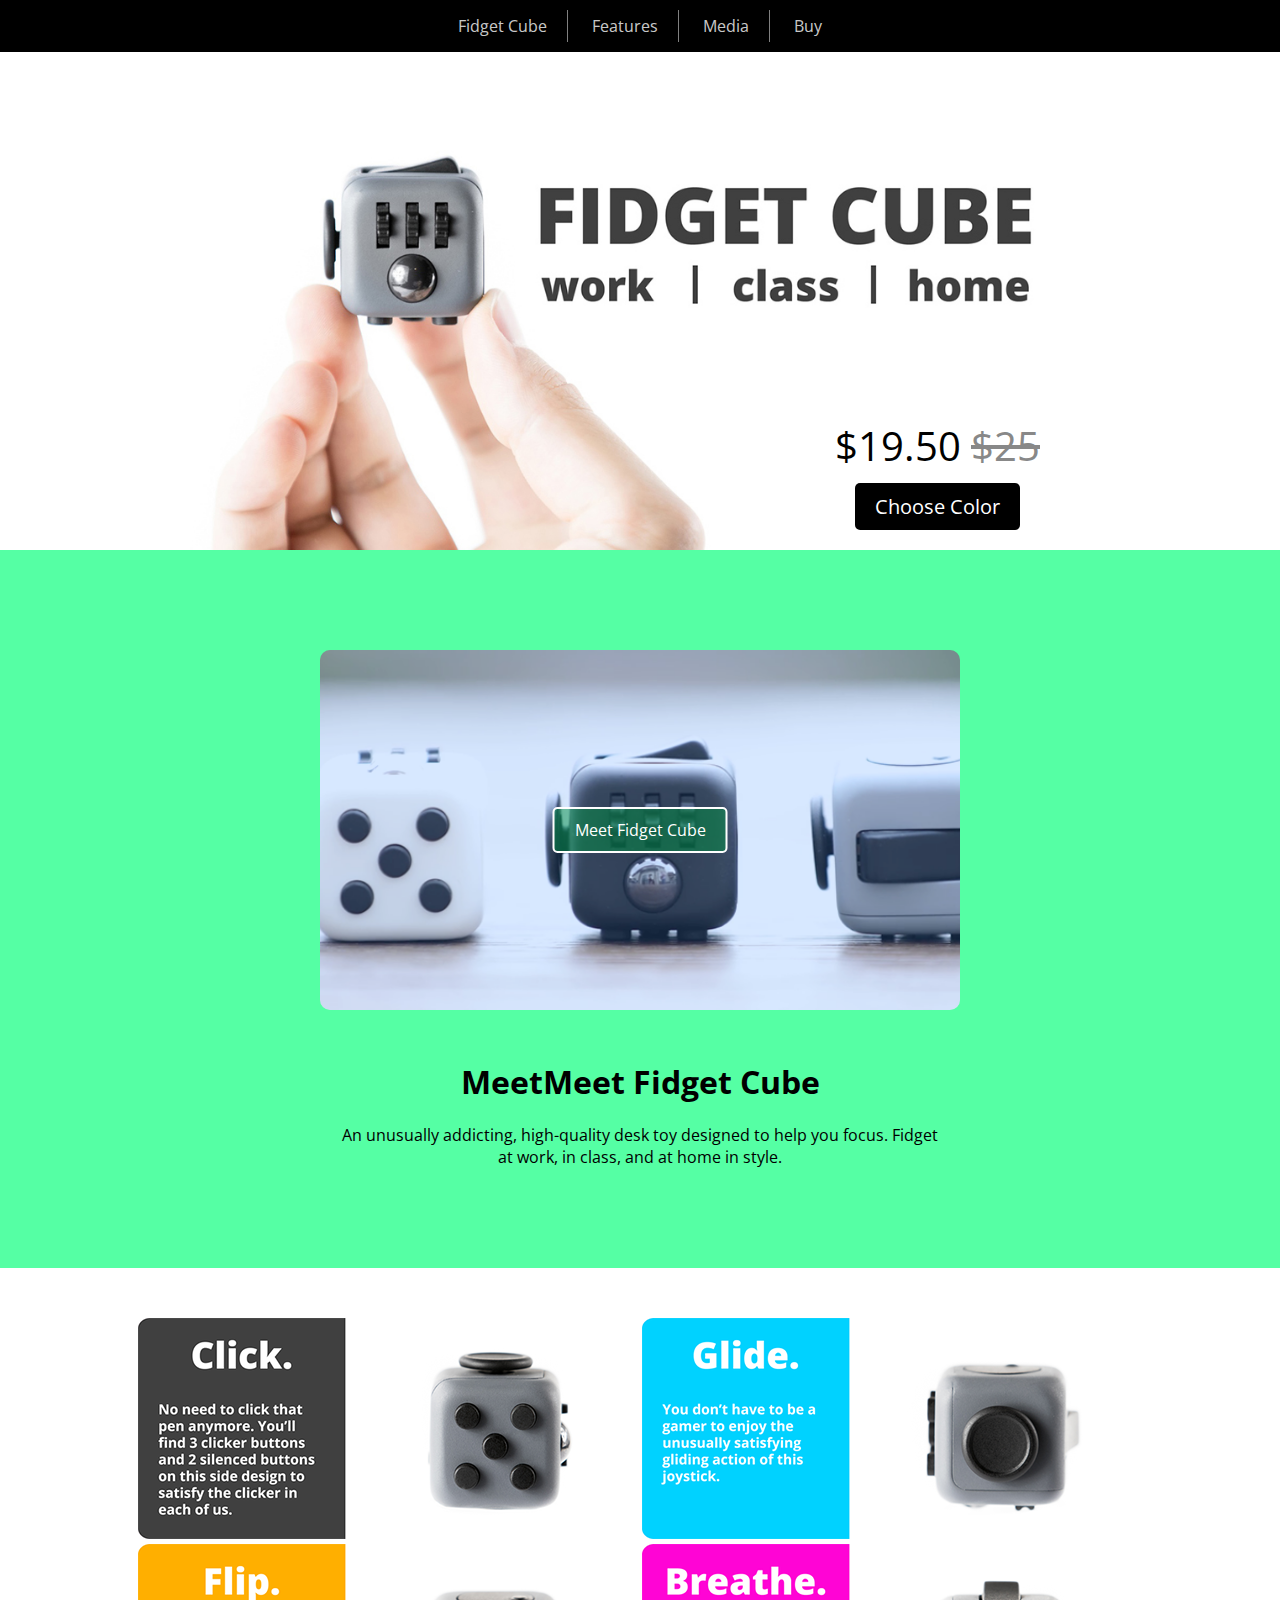
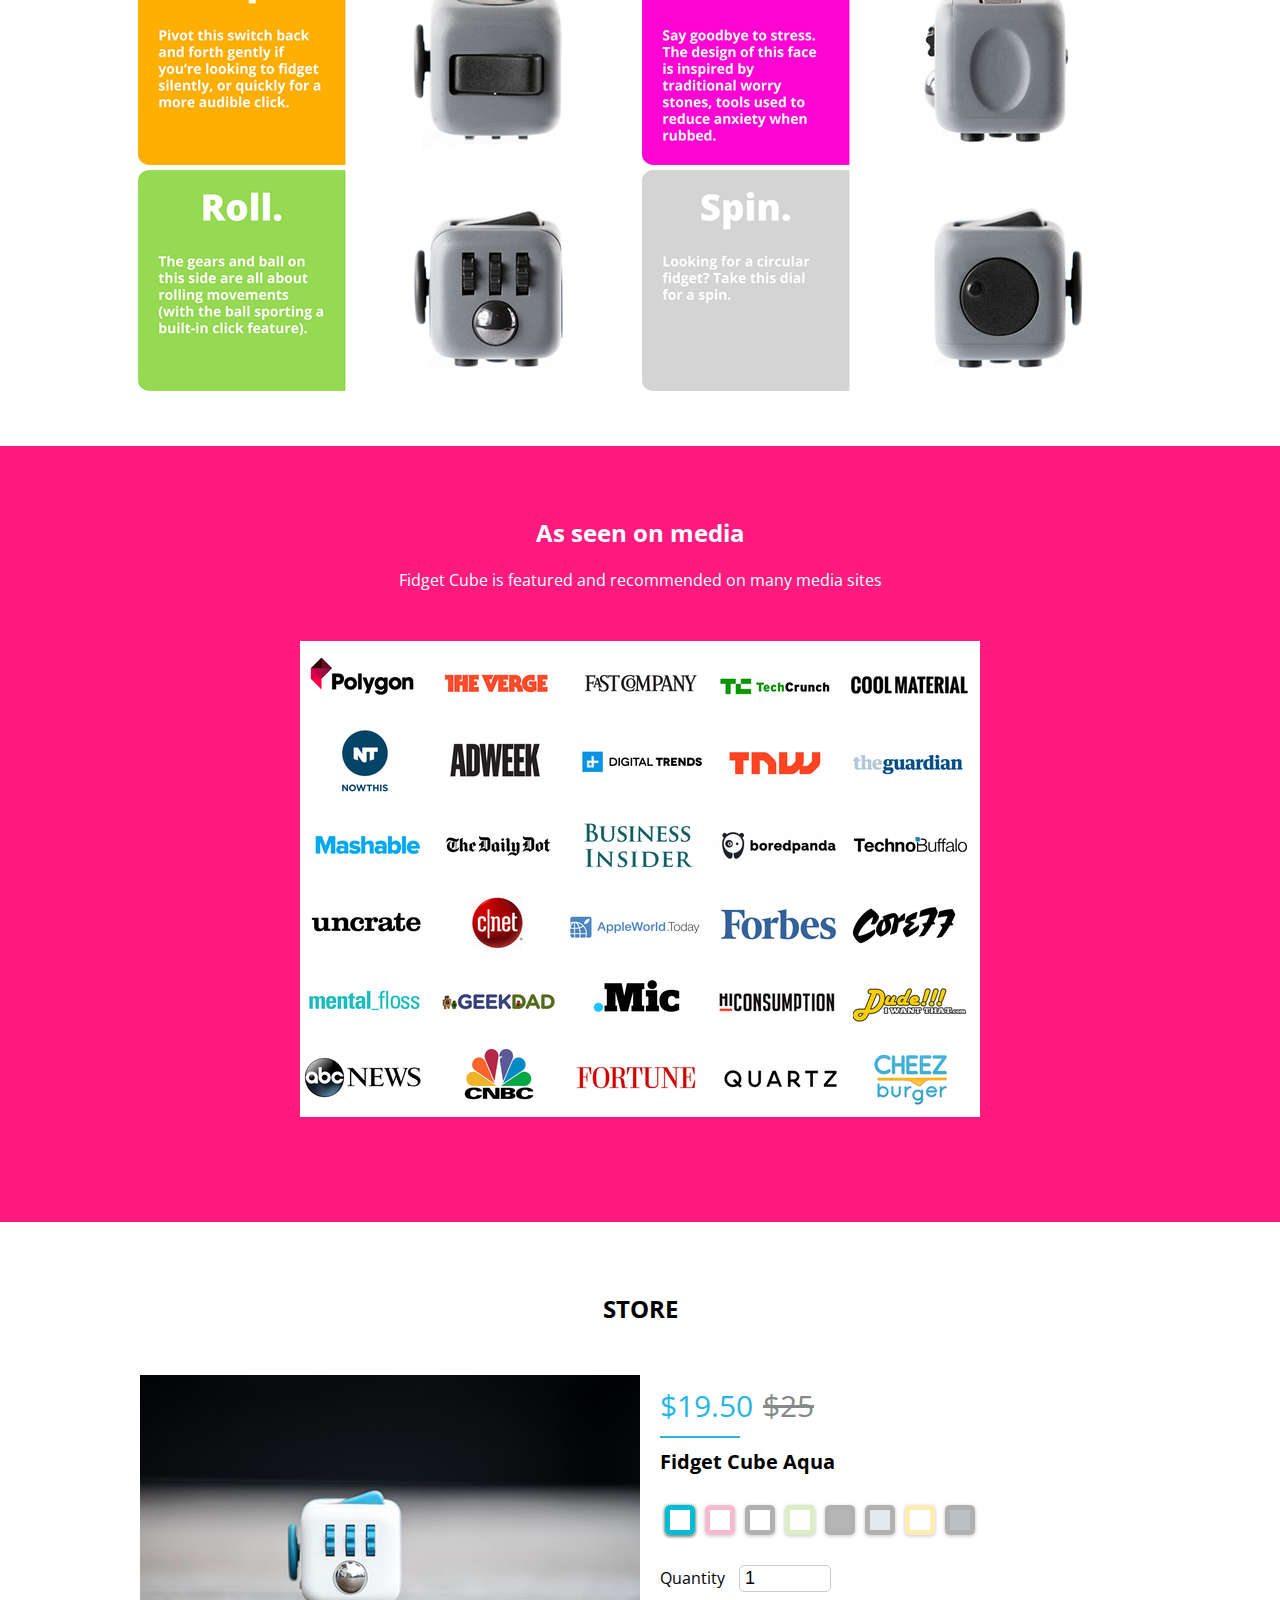
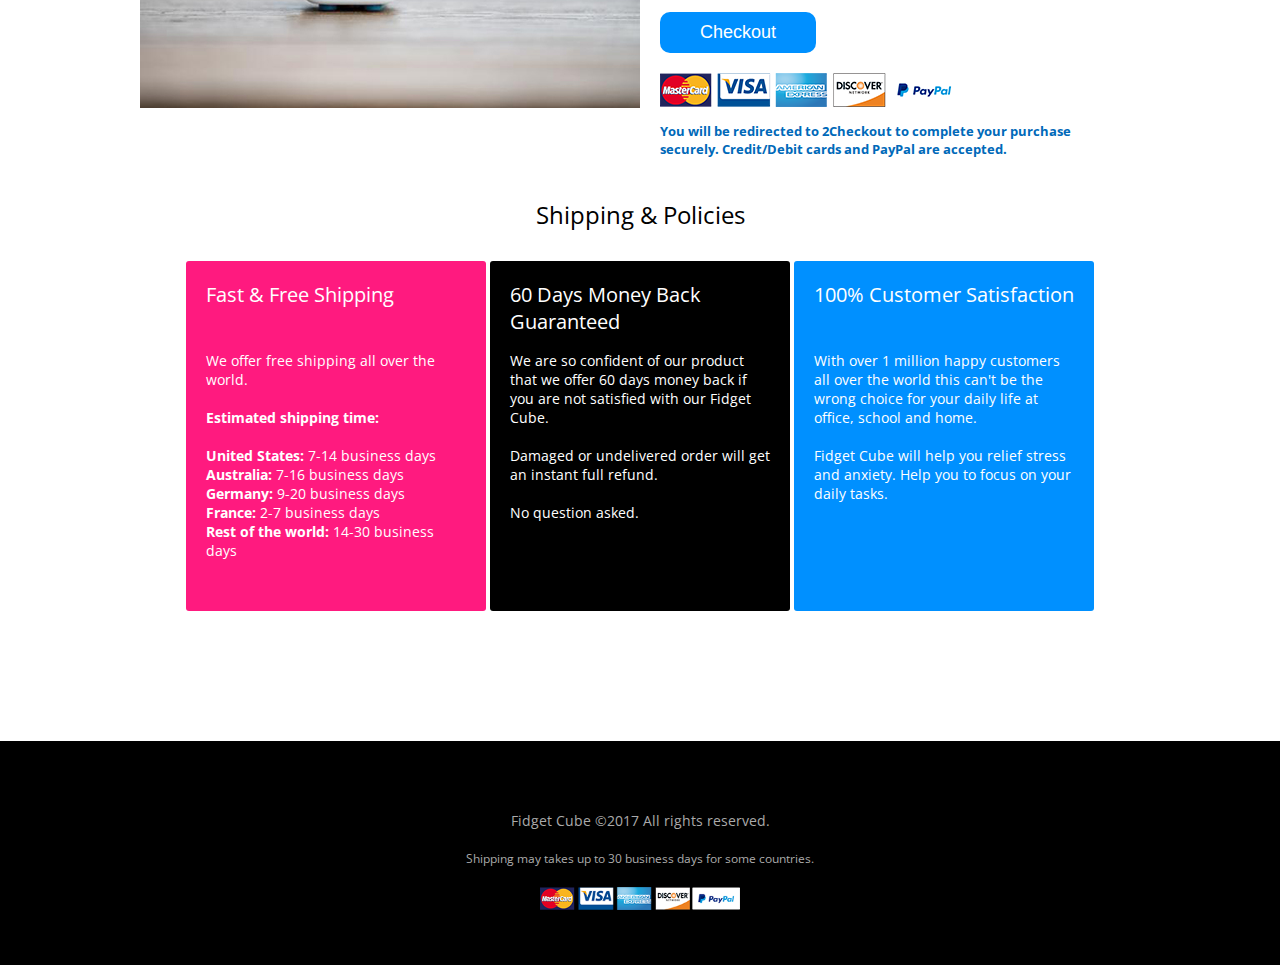
==== commit e52814fa: "asd" ====
--- a/public/index.html
+++ b/public/index.html
@@ -5,6 +5,7 @@
     <meta charset="utf-8">
     <title>Original Fidget Cube - Anxiety Stress Relief for ADHD & Autism</title>
     <meta name="Description" content="Buy the original Fidget Cube at the best price. Fidget Cube is a vinyl desk toy that helps you relieve stress and anxiety. It is also a perfect toy for ADHD & Autism." />
+    <link rel="icon" href="favicon.png" type="image/x-icon"/>
 
     <meta name="viewport" content="width=device-width, initial-scale=0.7">
     <meta name="google-site-verification" content="Afb41M43IRXUX9mQFIsNdvB9WzcuAmVh0zgU4jRuT7Y" />
@@ -322,7 +323,7 @@
           <div class="heading">
             100% Customer Satisfaction
           </div>
-          With over 1 million customers all over the world this can't be the wrong choice for your daily life at office, school and home.<br><br>
+          With over 1 million happy customers all over the world this can't be the wrong choice for your daily life at office, school and home.<br><br>
           Fidget Cube will help you relief stress and anxiety. Help you to focus on your daily tasks.
         </div>
       </div>
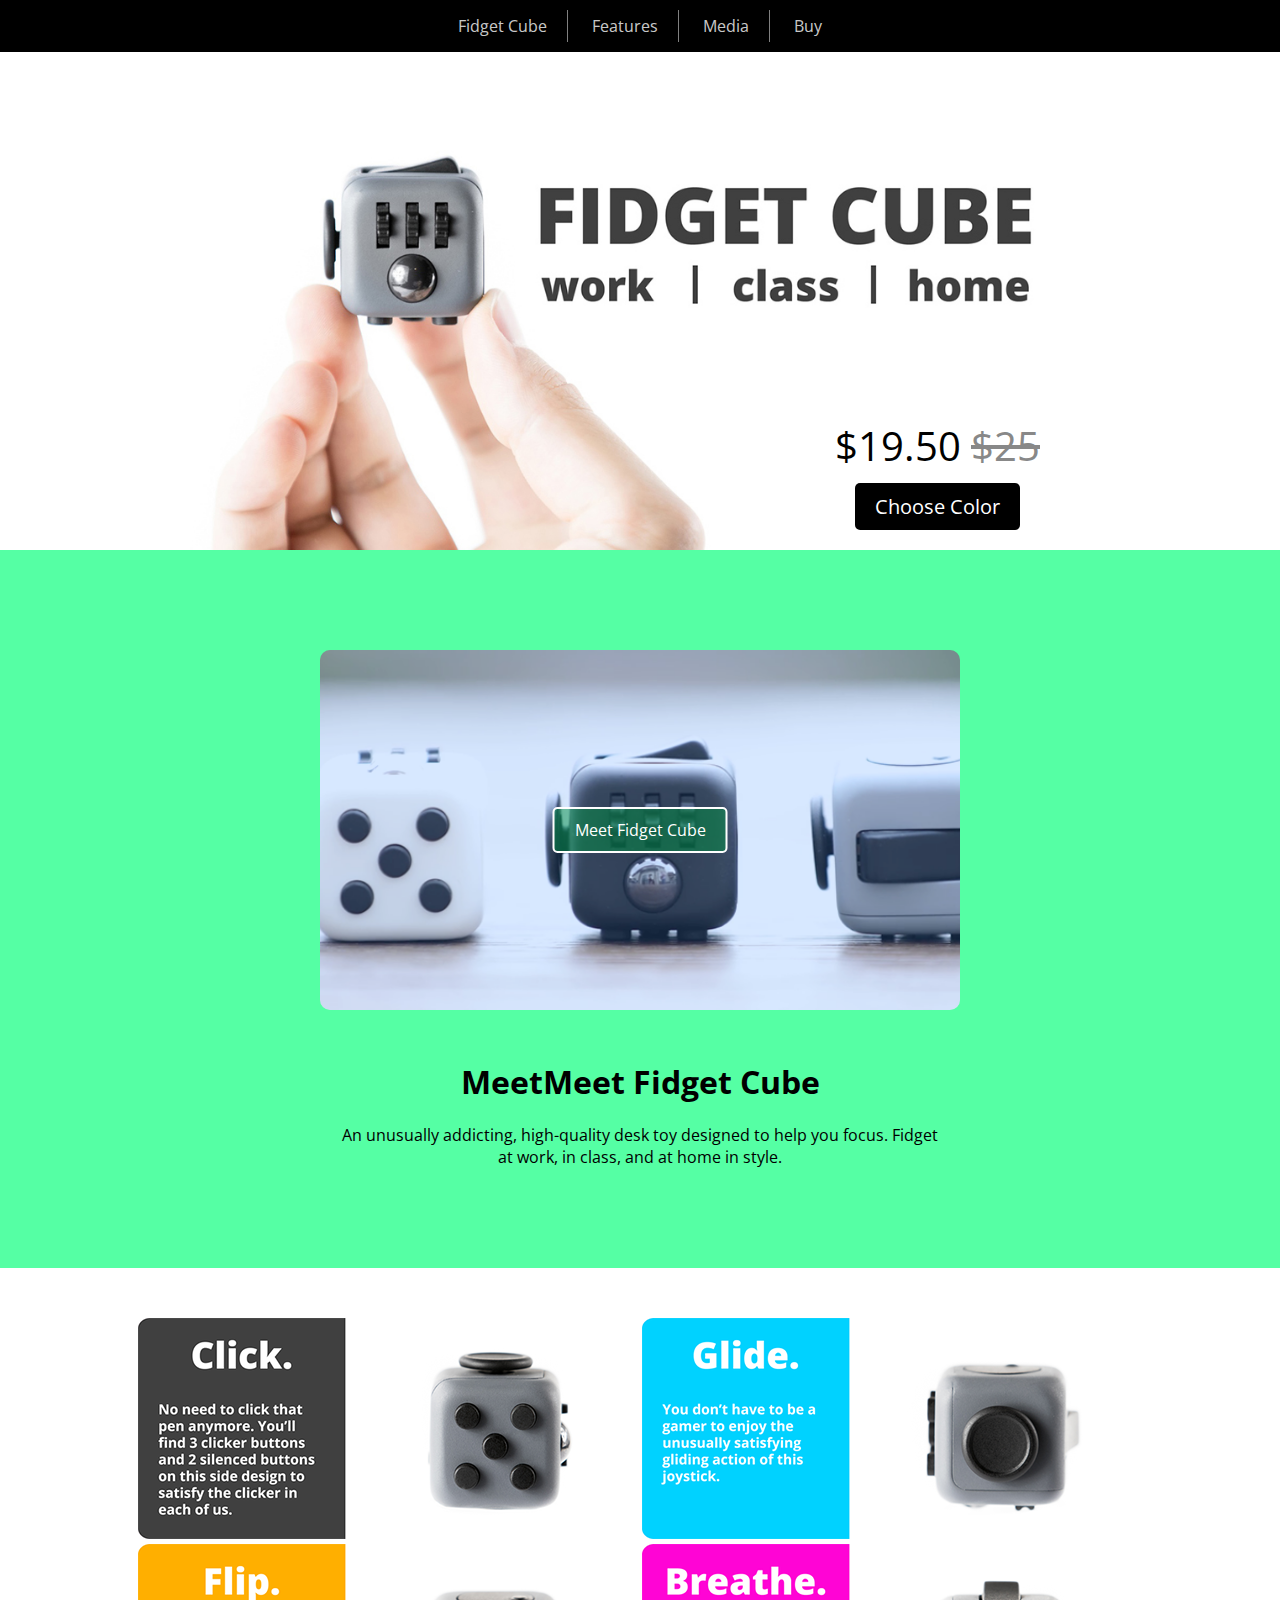
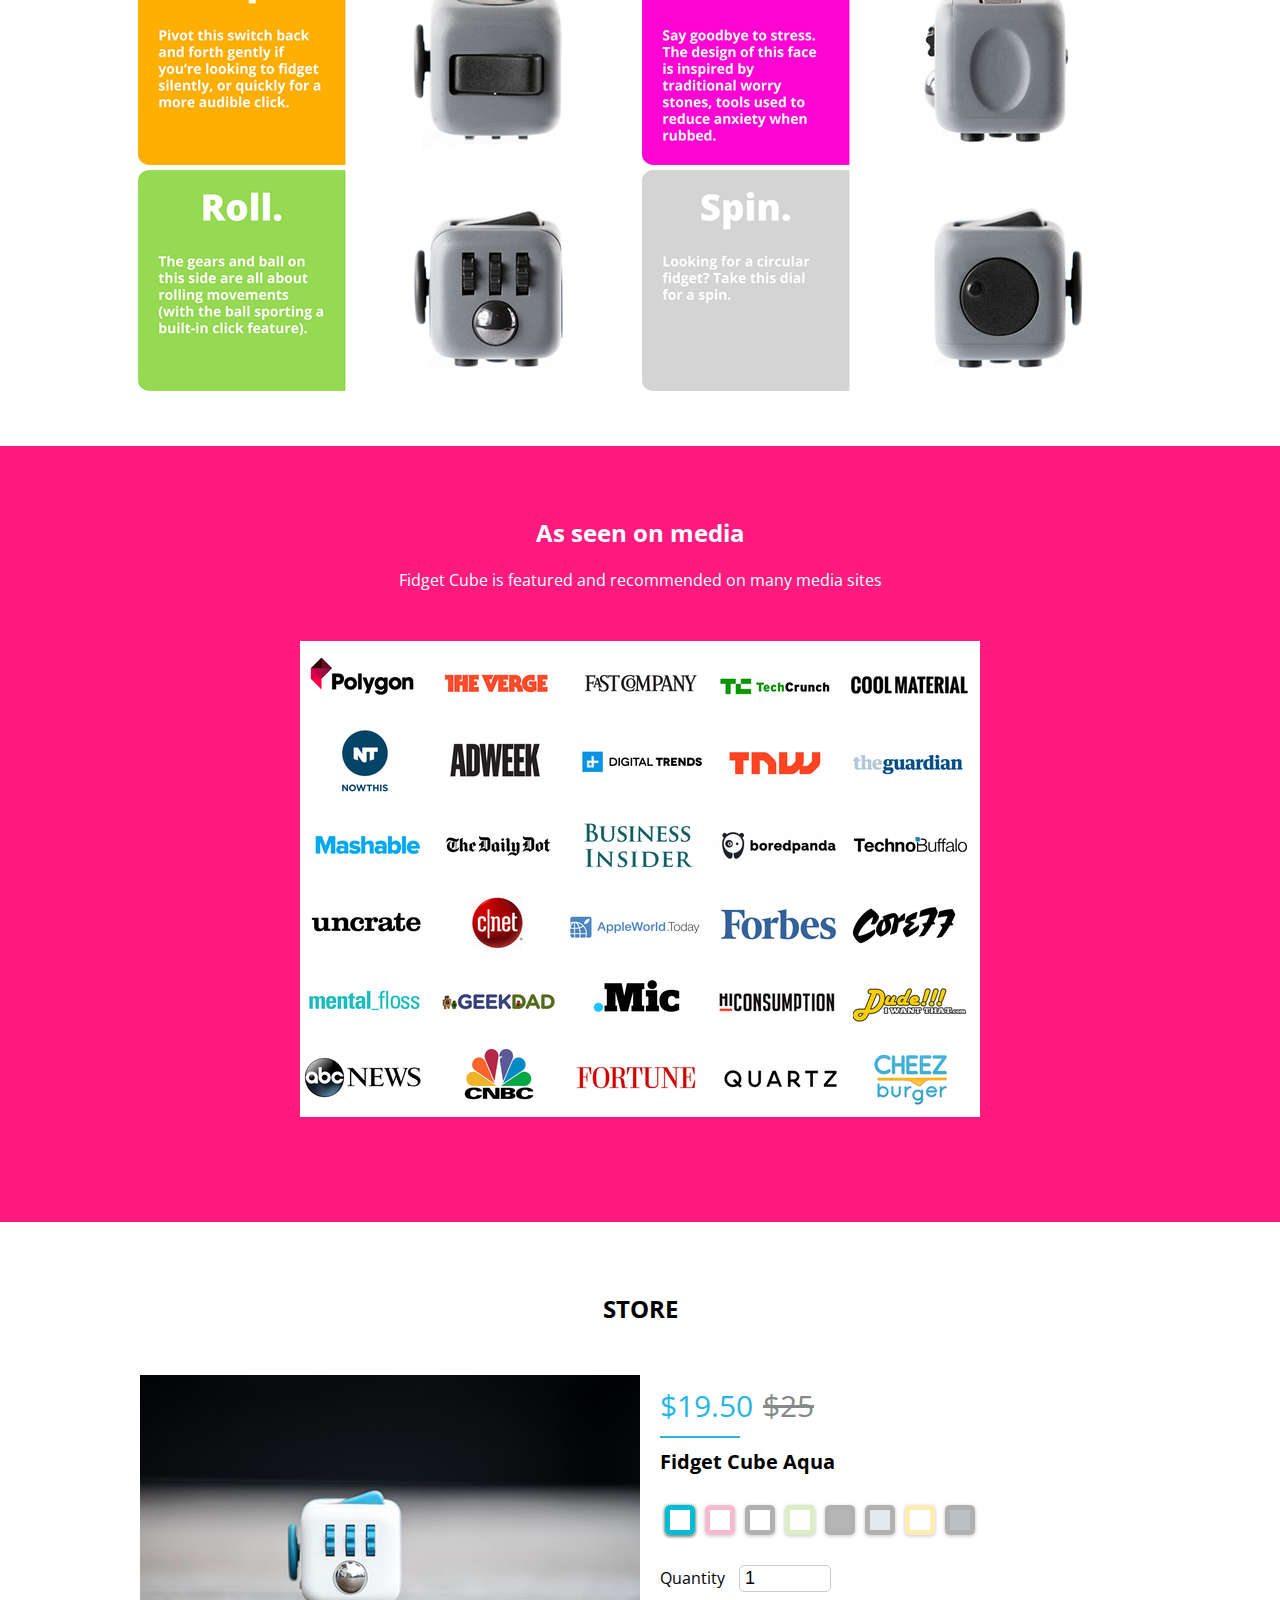
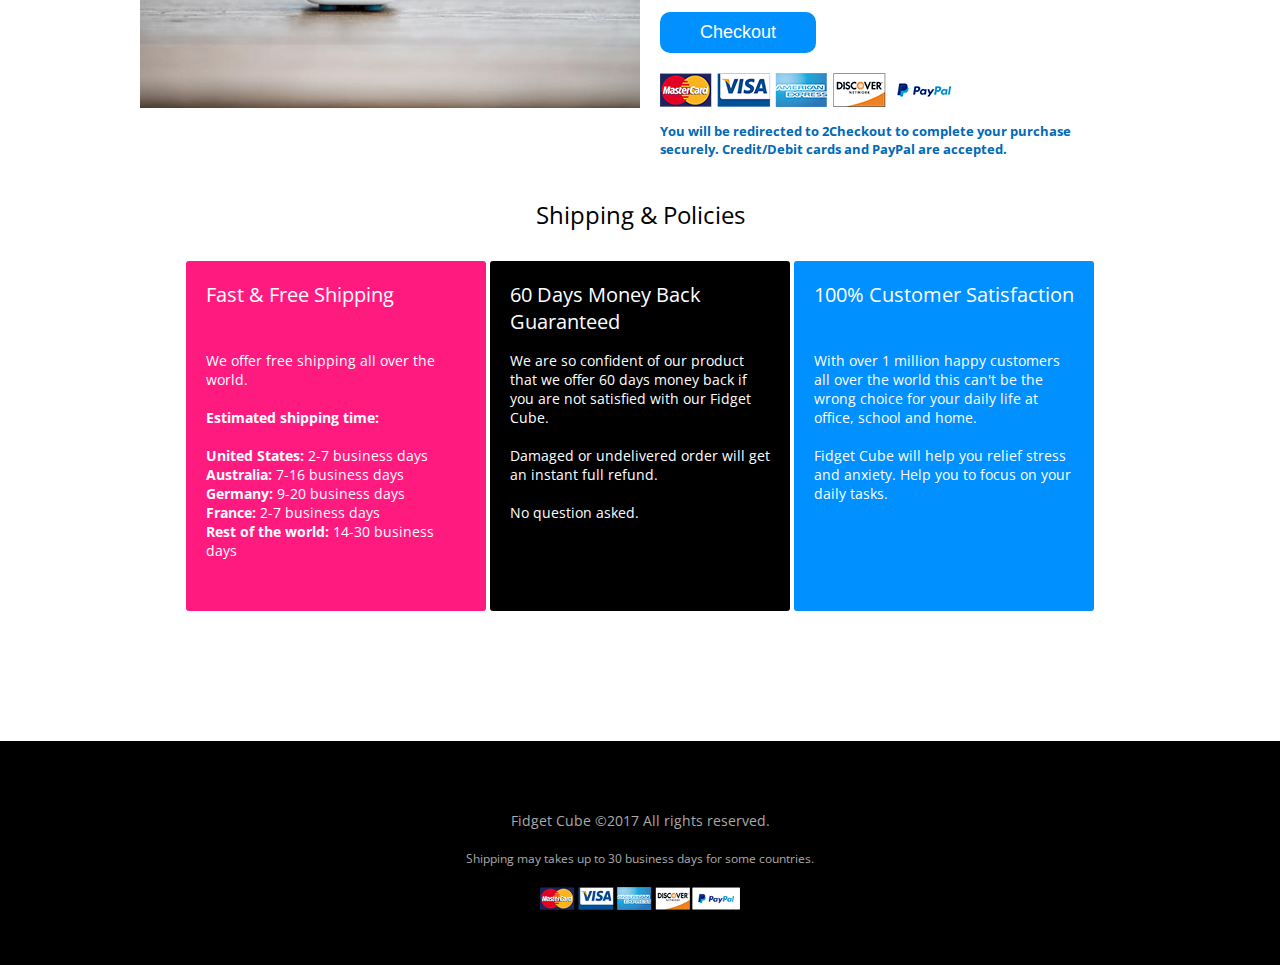
==== commit 2c602172: "asd" ====
--- a/public/index.html
+++ b/public/index.html
@@ -305,7 +305,7 @@
           </div>
           We offer free shipping all over the world.<br><br>
           <b>Estimated shipping time:</b><br><br>
-          <b>United States:</b> 7-14 business days<br>
+          <b>United States:</b> 2-7 business days<br>
           <b>Australia:</b> 7-16 business days<br>
           <b>Germany:</b> 9-20 business days<br>
           <b>France:</b> 2-7 business days<br>
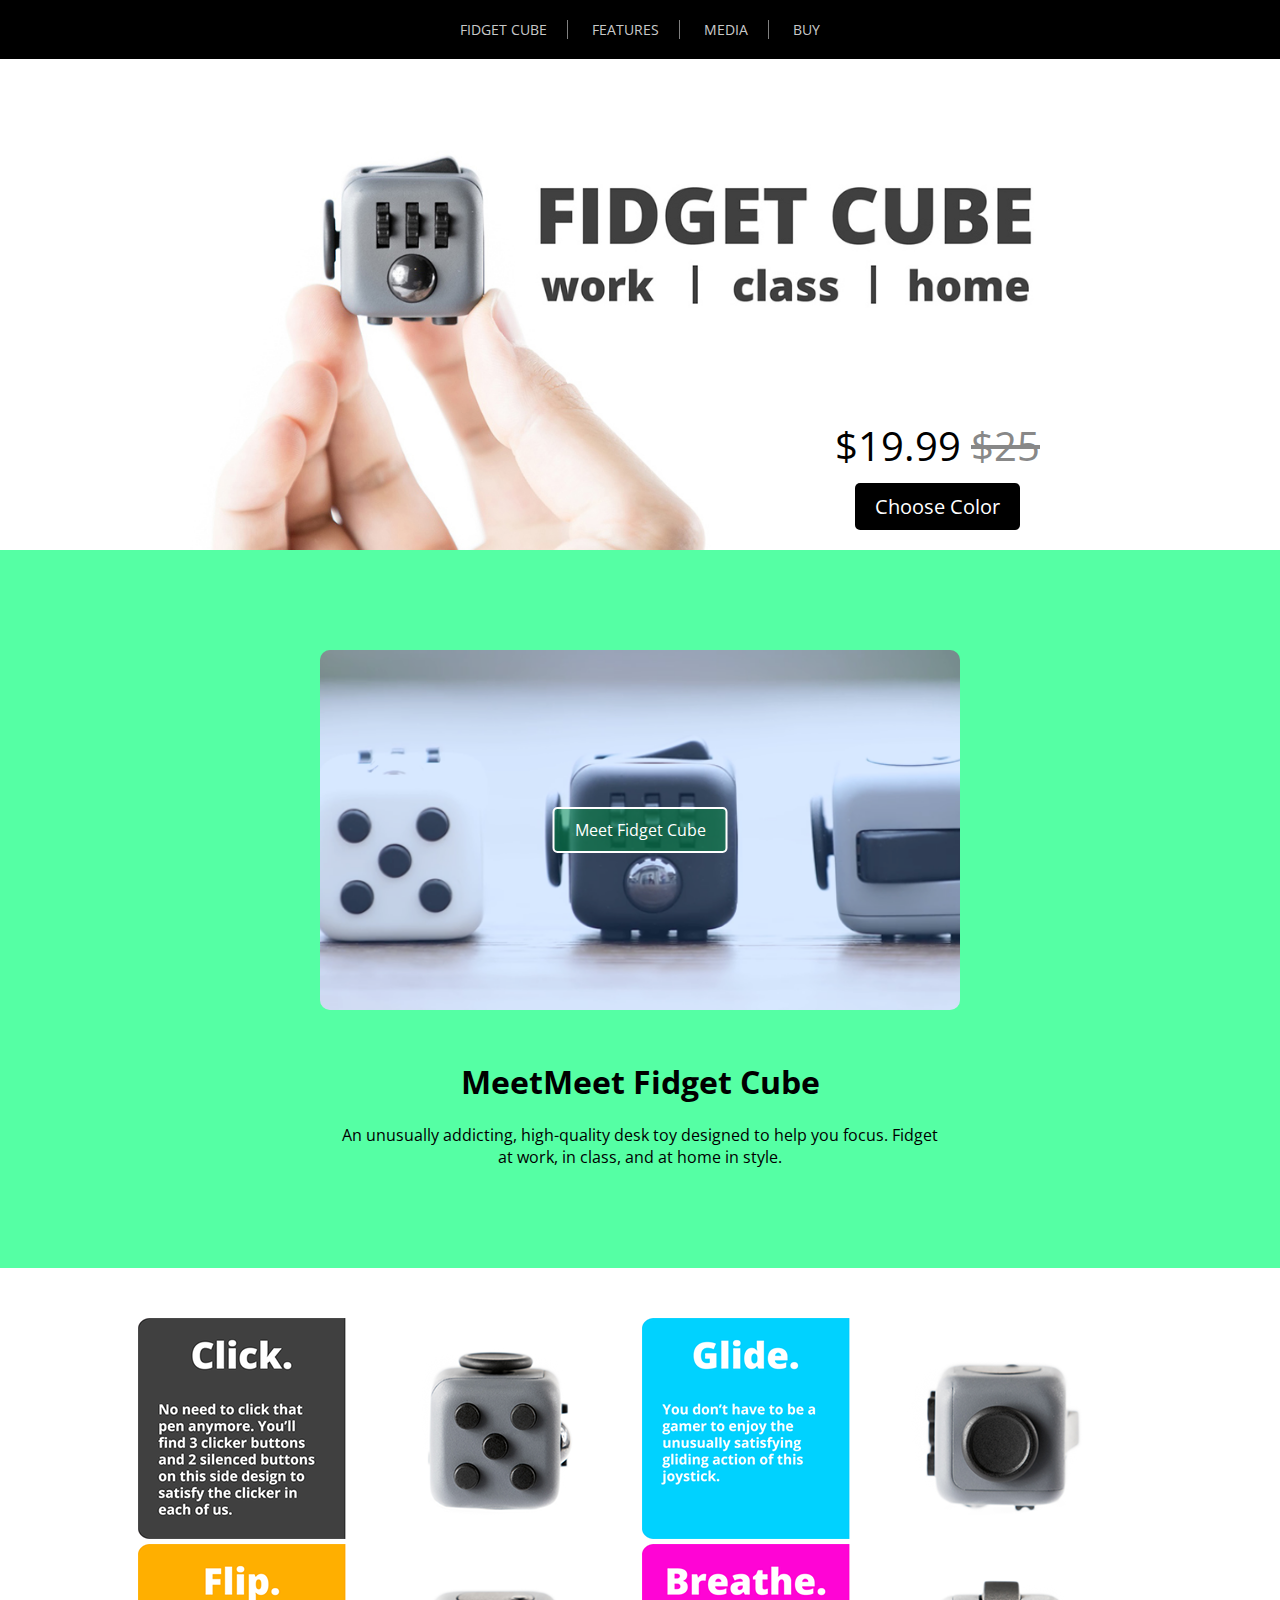
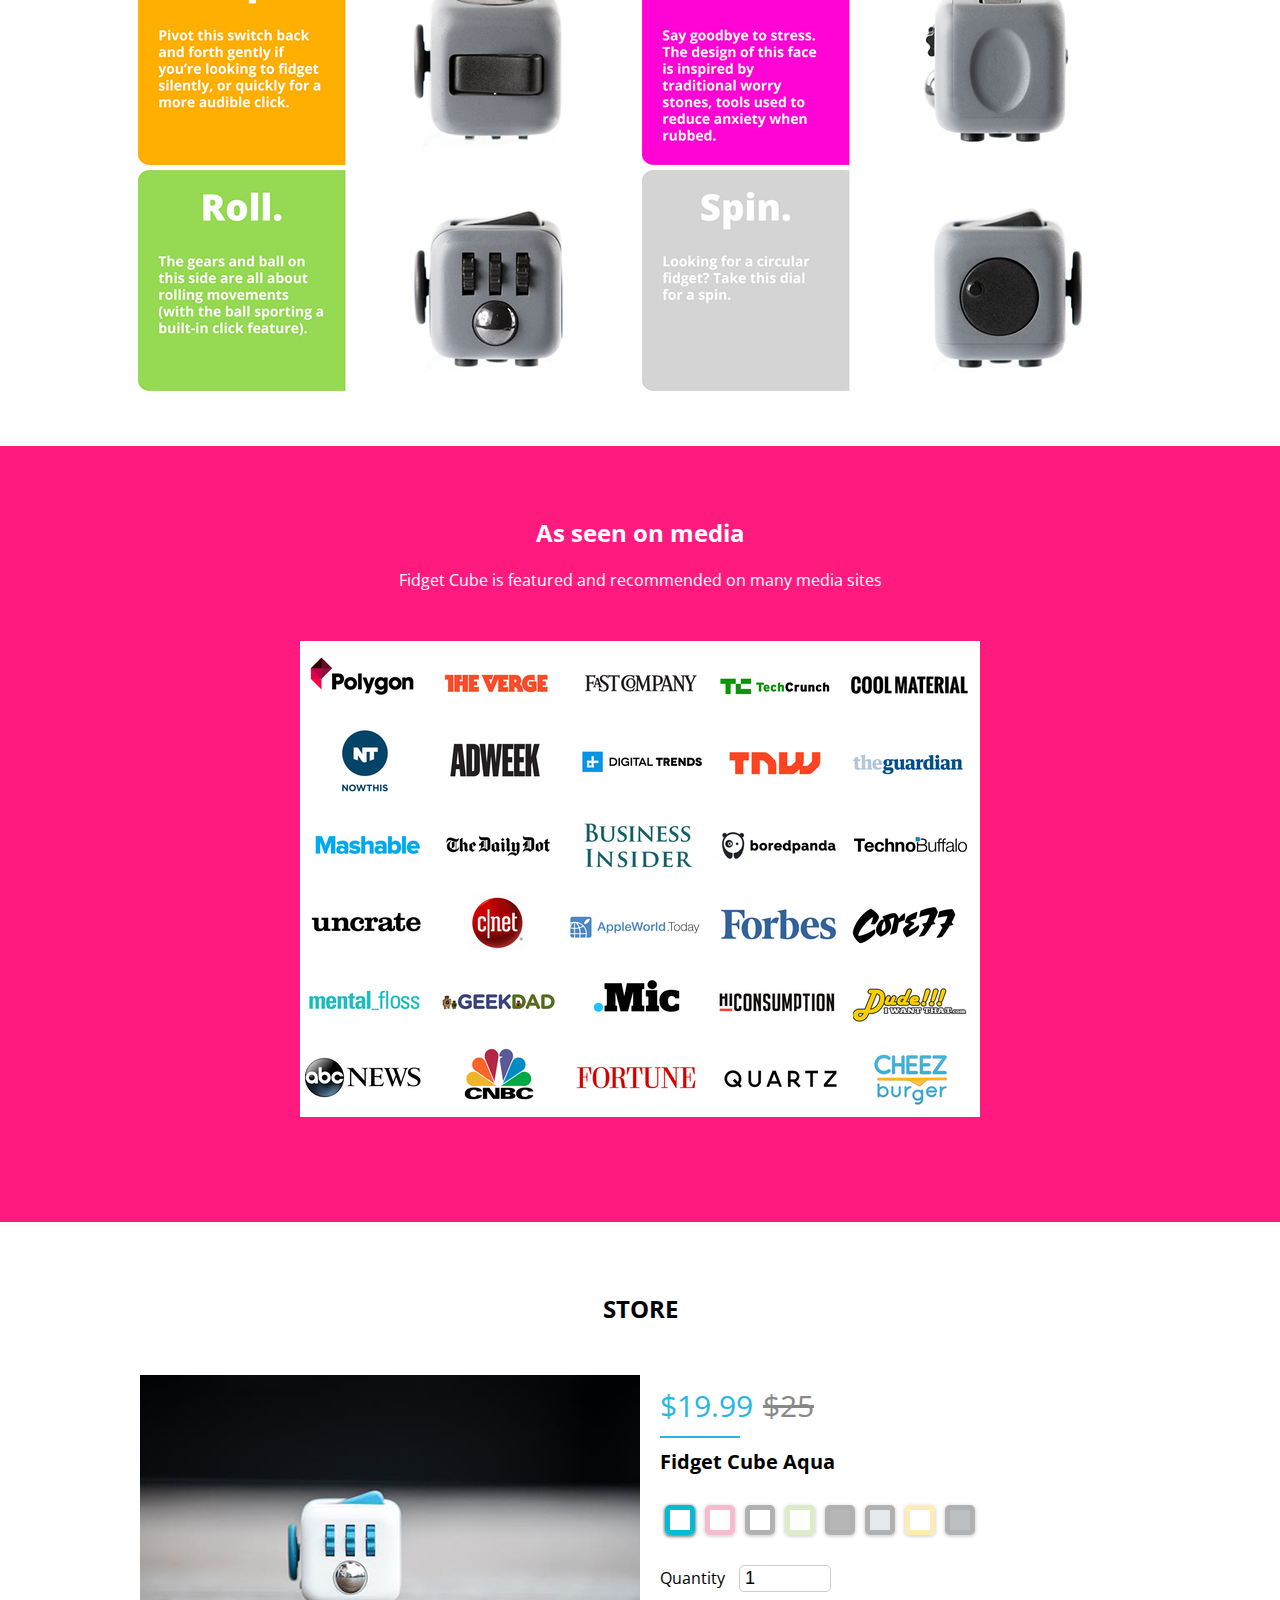
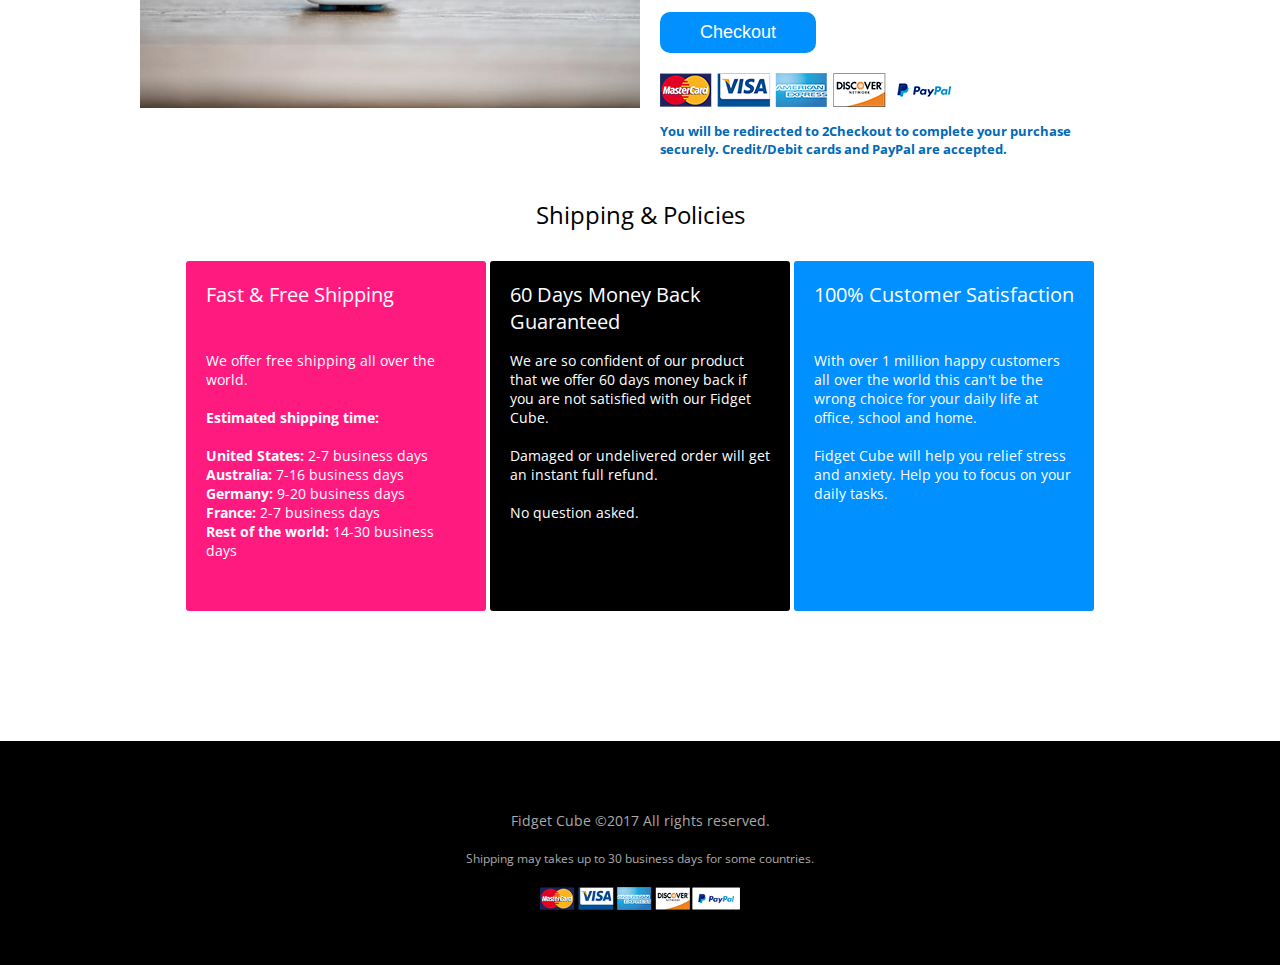
==== commit 86bdd8a3: "asd" ====
--- a/public/index.html
+++ b/public/index.html
@@ -43,7 +43,7 @@
       <img itemprop="image" src="landscape.jpg" class="cover" alt="" />
       <div class="action">
         <div class="price">
-          <span class="sale">$19.50</span><span class="old-price">$25</span>
+          <span class="sale">$19.99</span><span class="old-price">$25</span>
         </div>
         <div class="action-button">
           Choose Color
@@ -90,7 +90,7 @@
         <img class="preview" src="product/0.jpg" />
         <div class="options">
           <div class="price">
-            <span class="sale">$19.50</span><span class="old-price">$25</span>
+            <span class="sale">$19.99</span><span class="old-price">$25</span>
           </div>
           <div class="hr"></div>
           <div class="title">
@@ -124,7 +124,7 @@
                 <input type='hidden' name='li_0_type' value='product' />
                 <input type='hidden' name='li_0_name' value='Fidget Cube Aqua' />
                 <input type='hidden' name='li_0_quantity' value='1' />
-                <input type='hidden' name='li_0_price' value='19.50' />
+                <input type='hidden' name='li_0_price' value='19.99' />
                 <input type='hidden' name='li_0_tangible' value='Y' />
                 <input name='submit' type='submit' class="checkout" value='Checkout' />
               </form>
@@ -143,7 +143,7 @@
                 <input type='hidden' name='li_0_type' value='product' />
                 <input type='hidden' name='li_0_name' value='Fidget Cube Berry' />
                 <input type='hidden' name='li_0_quantity' value='1' />
-                <input type='hidden' name='li_0_price' value='19.50' />
+                <input type='hidden' name='li_0_price' value='19.99' />
                 <input type='hidden' name='li_0_tangible' value='Y' />
                 <input name='submit' type='submit' class="checkout" value='Checkout' />
               </form>
@@ -170,7 +170,7 @@
                 <input type='hidden' name='li_0_type' value='product' />
                 <input type='hidden' name='li_0_name' value='Fidget Cube Dice' />
                 <input type='hidden' name='li_0_quantity' value='1' />
-                <input type='hidden' name='li_0_price' value='19.50' />
+                <input type='hidden' name='li_0_price' value='19.99' />
                 <input type='hidden' name='li_0_tangible' value='Y' />
                 <input name='submit' type='submit' class="checkout" value='Checkout' />
               </form>
@@ -189,7 +189,7 @@
                 <input type='hidden' name='li_0_type' value='product' />
                 <input type='hidden' name='li_0_name' value='Fidget Cube Fresh' />
                 <input type='hidden' name='li_0_quantity' value='1' />
-                <input type='hidden' name='li_0_price' value='19.50' />
+                <input type='hidden' name='li_0_price' value='19.99' />
                 <input type='hidden' name='li_0_tangible' value='Y' />
                 <input name='submit' type='submit' class="checkout" value='Checkout' />
               </form>
@@ -216,7 +216,7 @@
                 <input type='hidden' name='li_0_type' value='product' />
                 <input type='hidden' name='li_0_name' value='Fidget Cube Midnight' />
                 <input type='hidden' name='li_0_quantity' value='1' />
-                <input type='hidden' name='li_0_price' value='19.50' />
+                <input type='hidden' name='li_0_price' value='19.99' />
                 <input type='hidden' name='li_0_tangible' value='Y' />
                 <input name='submit' type='submit' class="checkout" value='Checkout' />
               </form>
@@ -243,7 +243,7 @@
                 <input type='hidden' name='li_0_type' value='product' />
                 <input type='hidden' name='li_0_name' value='Fidget Cube Retro' />
                 <input type='hidden' name='li_0_quantity' value='1' />
-                <input type='hidden' name='li_0_price' value='19.50' />
+                <input type='hidden' name='li_0_price' value='19.99' />
                 <input type='hidden' name='li_0_tangible' value='Y' />
                 <input name='submit' type='submit' class="checkout" value='Checkout' />
               </form>
@@ -262,7 +262,7 @@
                 <input type='hidden' name='li_0_type' value='product' />
                 <input type='hidden' name='li_0_name' value='Fidget Cube Sunset' />
                 <input type='hidden' name='li_0_quantity' value='1' />
-                <input type='hidden' name='li_0_price' value='19.50' />
+                <input type='hidden' name='li_0_price' value='19.99' />
                 <input type='hidden' name='li_0_tangible' value='Y' />
                 <input name='submit' type='submit' class="checkout" value='Checkout' />
               </form>
@@ -281,7 +281,7 @@
                 <input type='hidden' name='li_0_type' value='product' />
                 <input type='hidden' name='li_0_name' value='Fidget Cube Graphite' />
                 <input type='hidden' name='li_0_quantity' value='1' />
-                <input type='hidden' name='li_0_price' value='19.50' />
+                <input type='hidden' name='li_0_price' value='19.99' />
                 <input type='hidden' name='li_0_tangible' value='Y' />
                 <input name='submit' type='submit' class="checkout" value='Checkout' />
               </form>
--- a/public/style.css
+++ b/public/style.css
@@ -43,10 +43,12 @@
 
 .header li {
   display: inline-block;
-  padding: 5px 20px;
-  margin: 10px 0;
+  padding: 0 20px;
+  margin: 20px 0;
   cursor: pointer;
   color: rgba(255,255,255,.8);
+  font-size: 14px;
+  text-transform: uppercase;
 }
 
 .header li:not(:hover) {
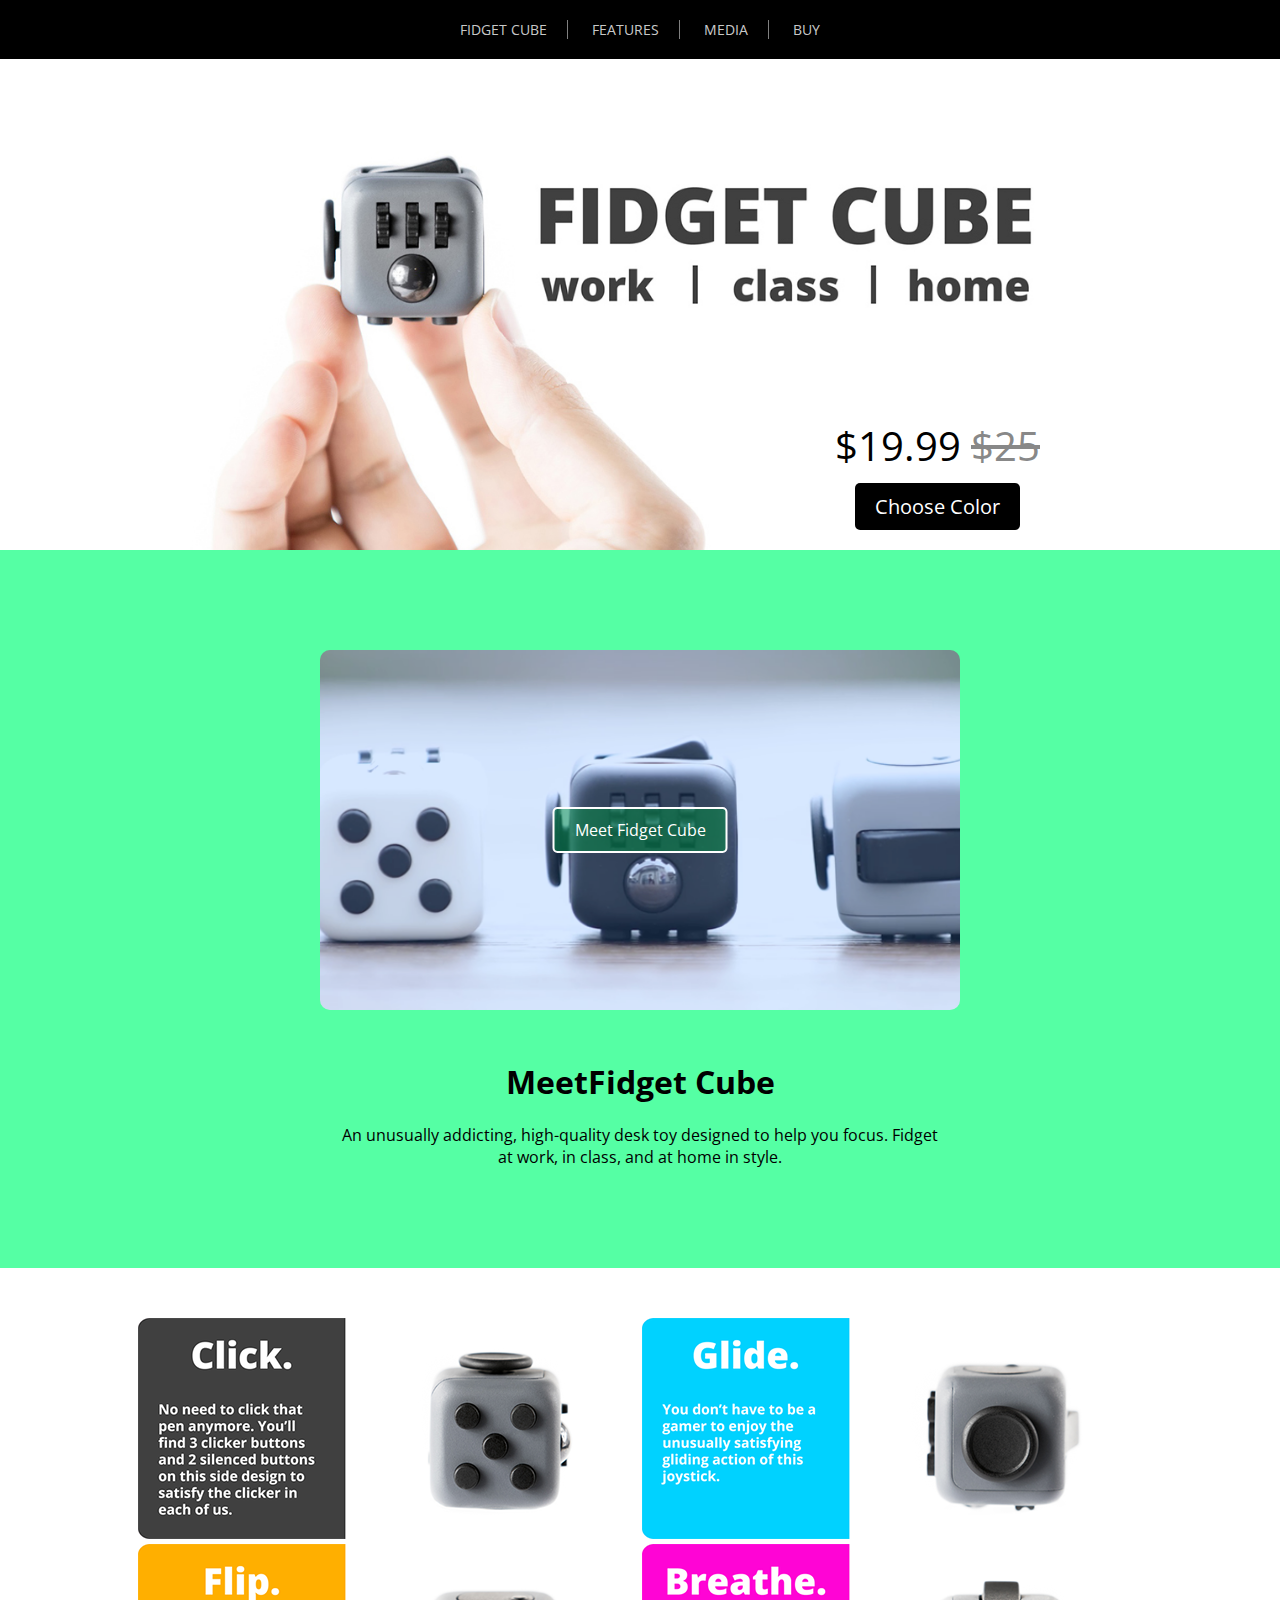
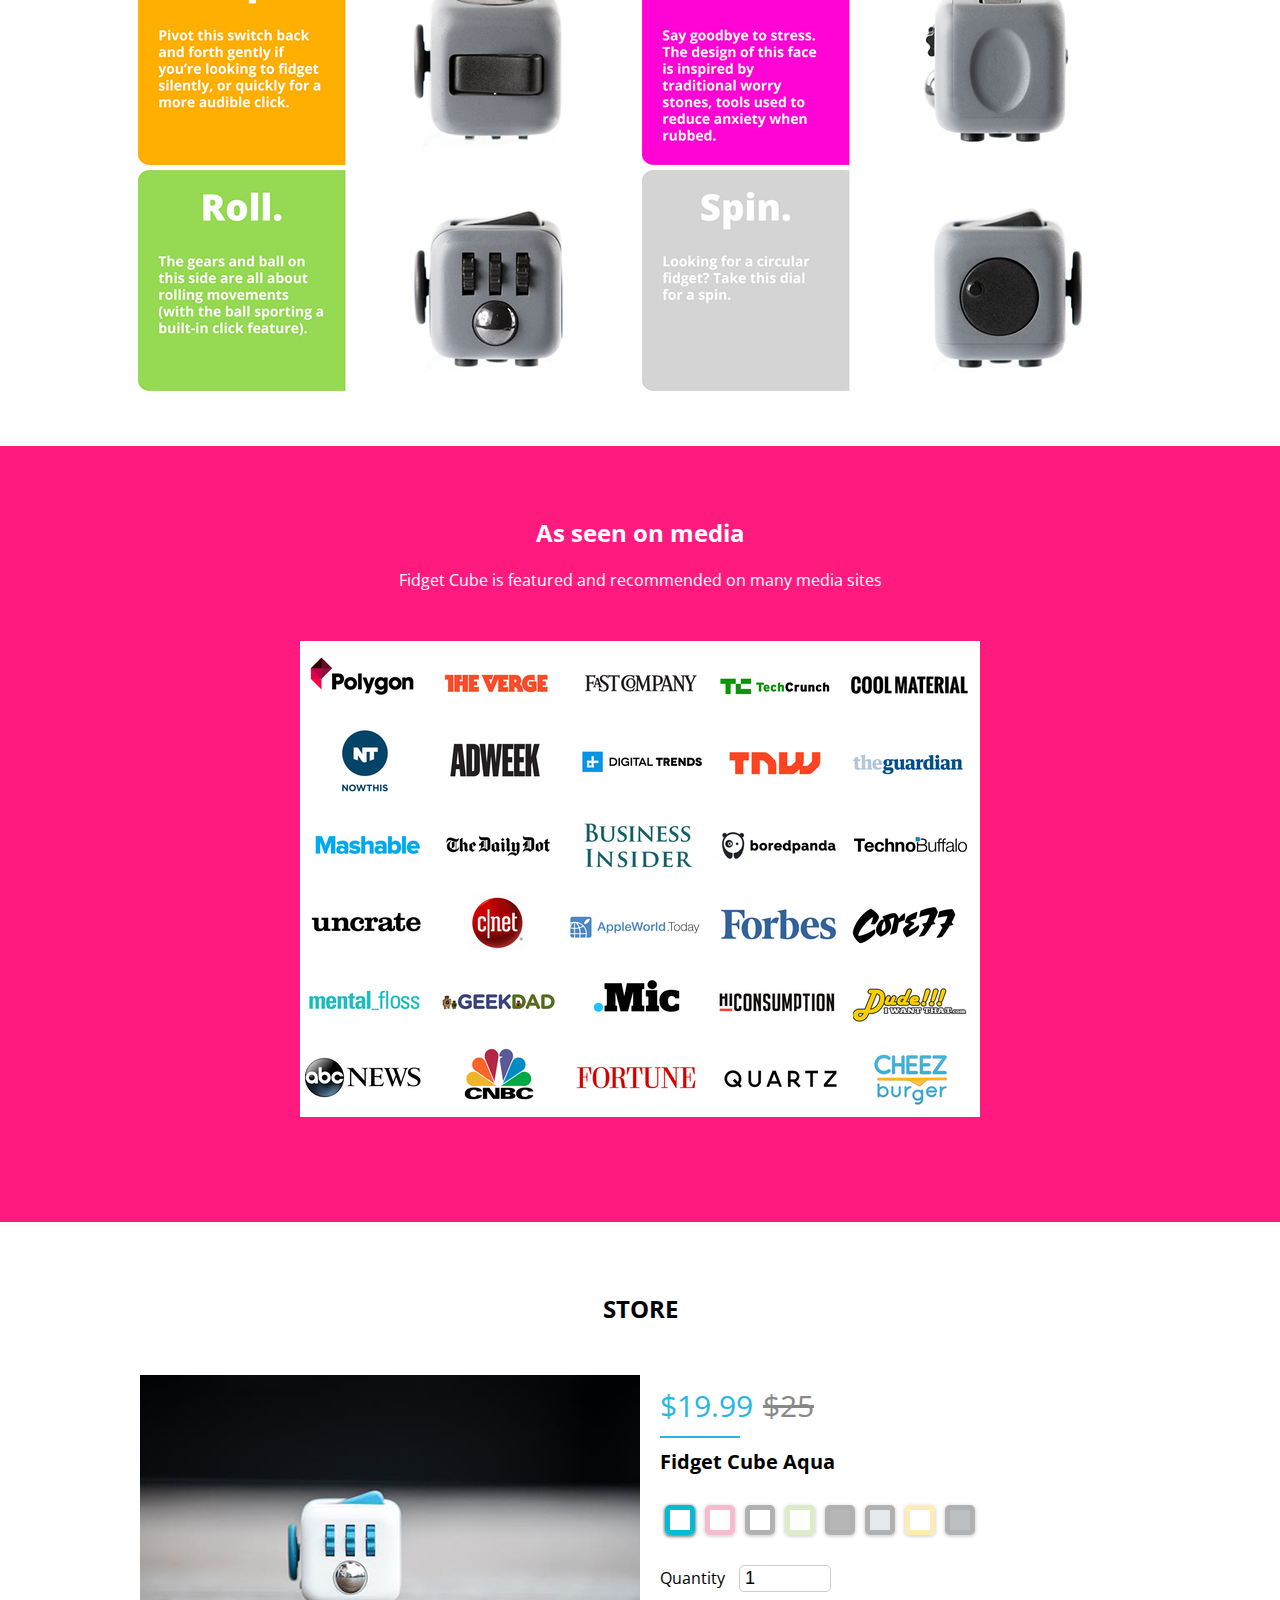
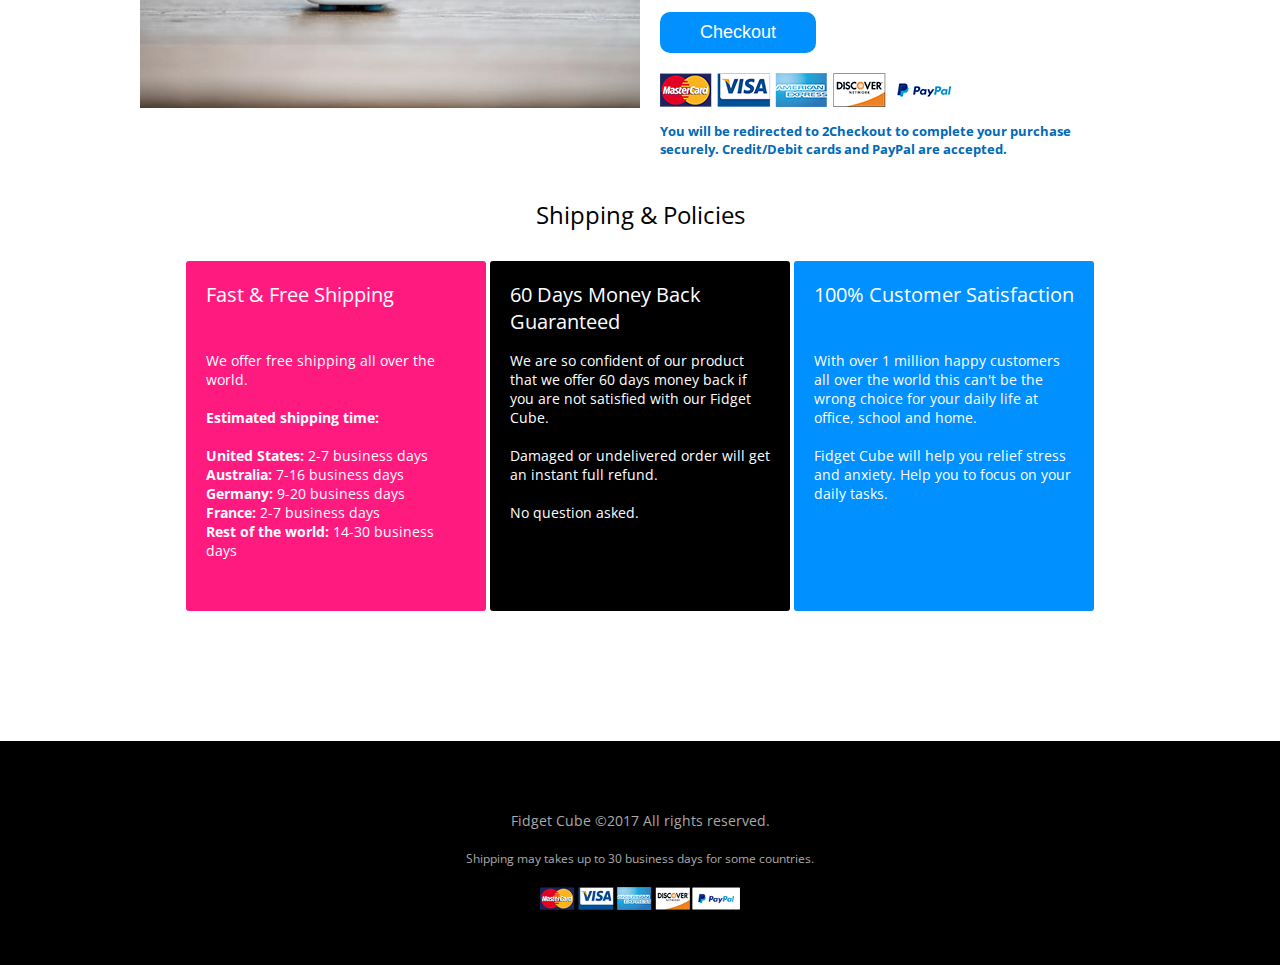
==== commit 3f8b84fb: "asd" ====
--- a/public/index.html
+++ b/public/index.html
@@ -58,7 +58,7 @@
         </div>
       </div>
       <div class="description">
-        <h1 itemprop="brand" itemscope itemtype="http://schema.org/Brand">Meet<span itemprop="name">Meet Fidget Cube</span></h1>
+        <h1 itemprop="brand" itemscope itemtype="http://schema.org/Brand">Meet<span itemprop="name">Fidget Cube</span></h1>
         <p itemprop="description">
           An unusually addicting, high-quality desk toy designed to help you focus. Fidget at work, in class, and at home in style.
         </p>
